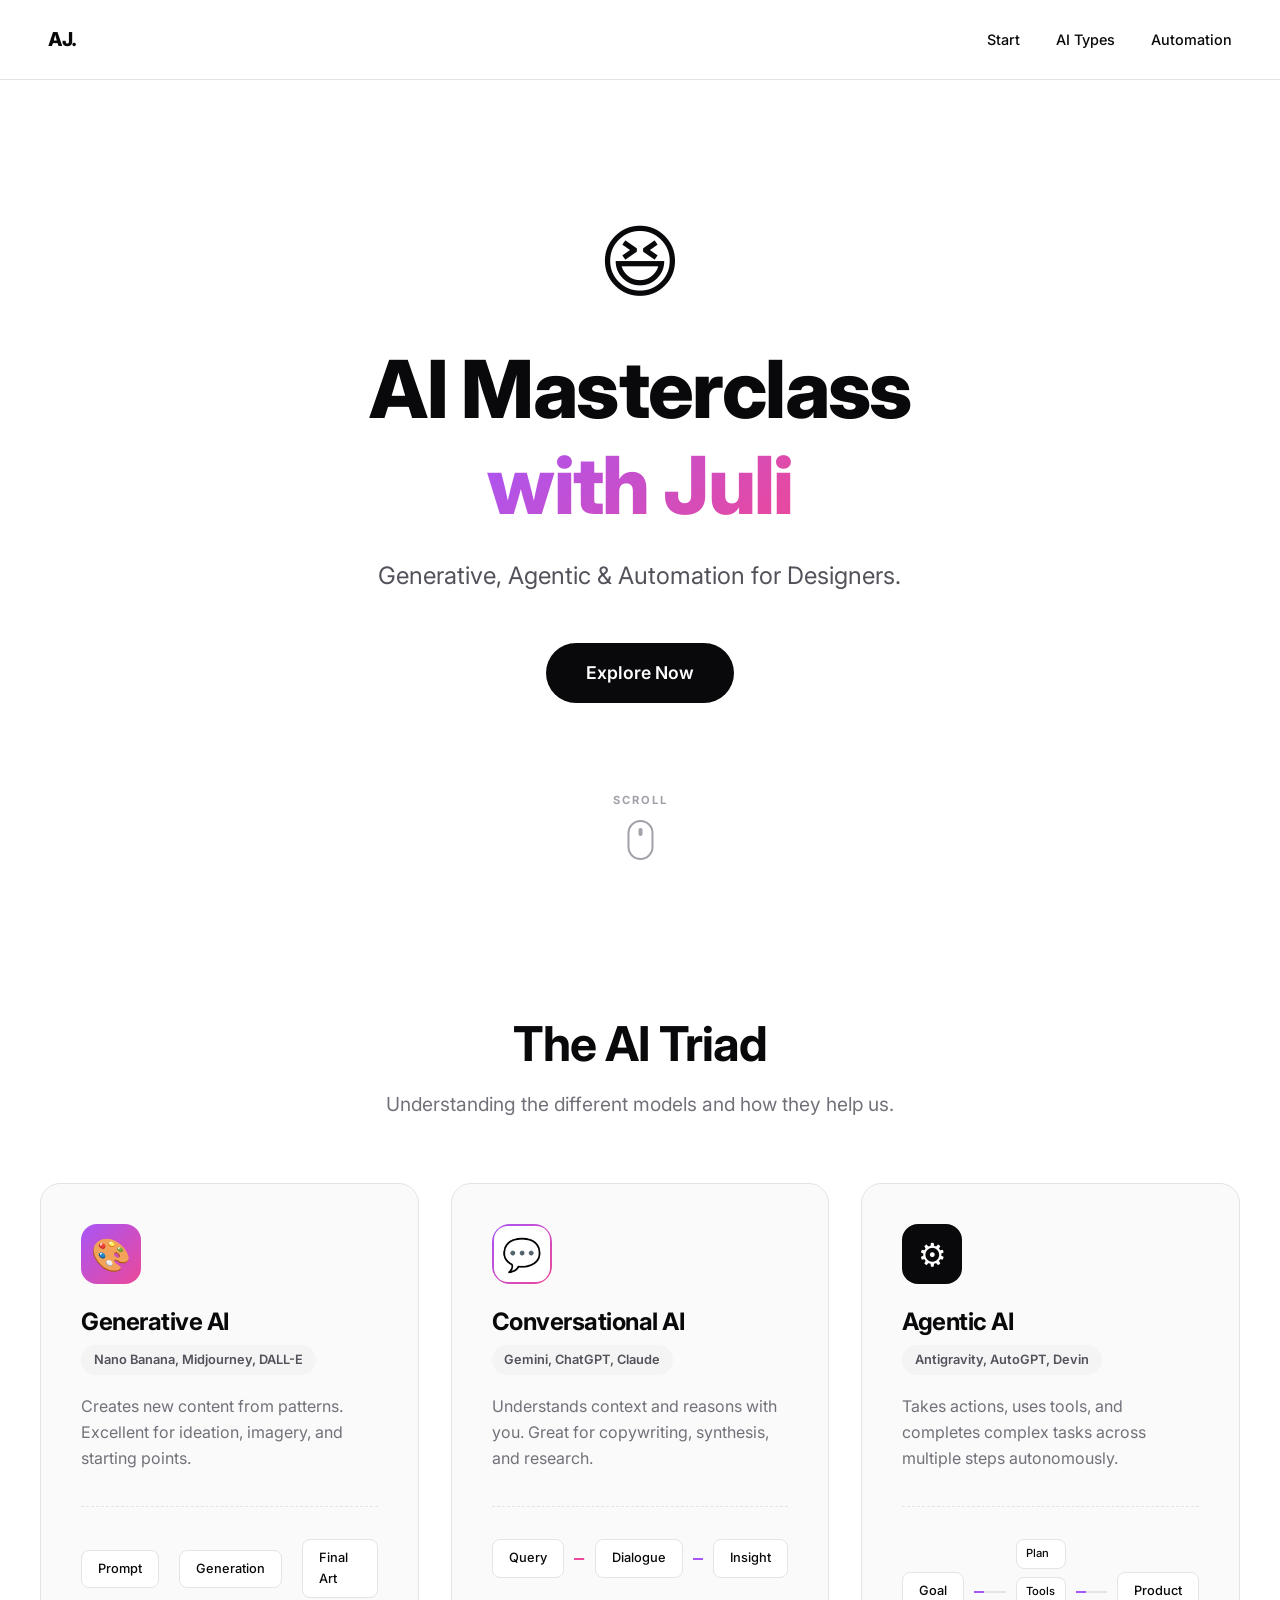
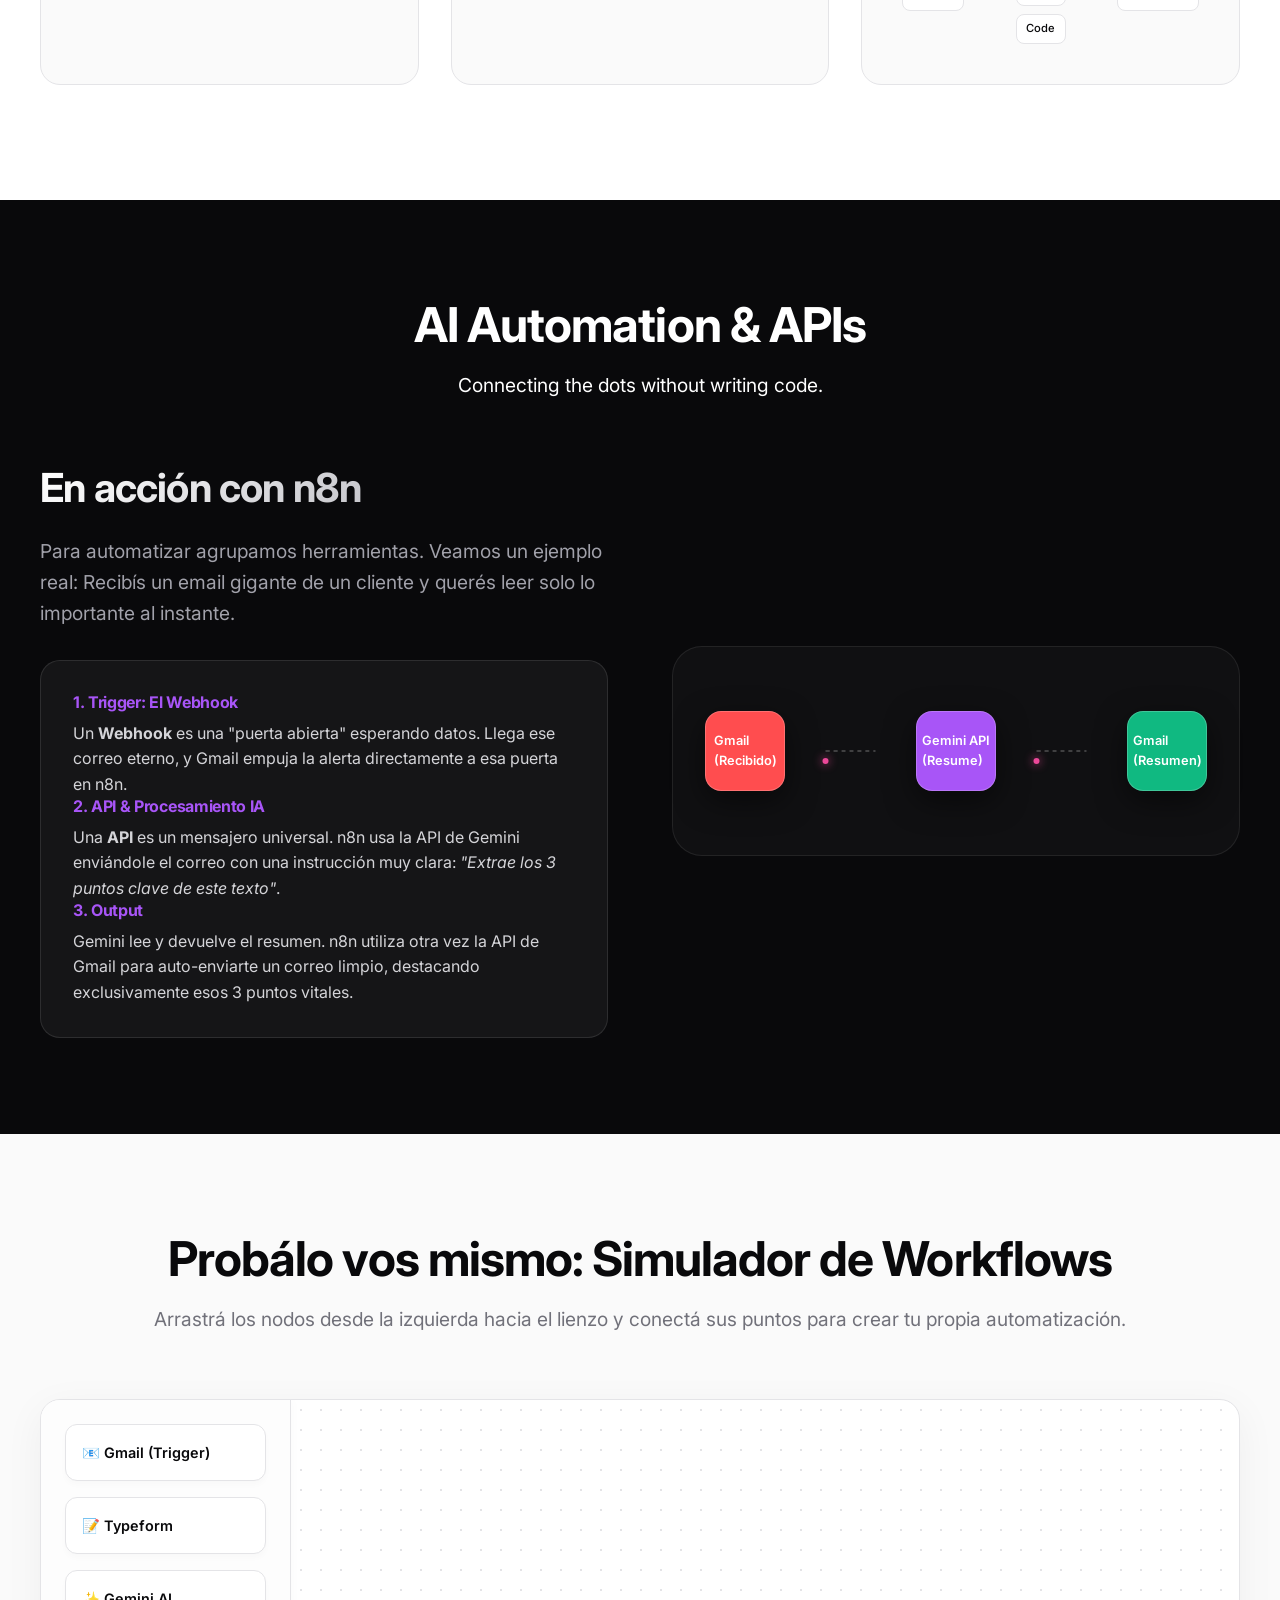
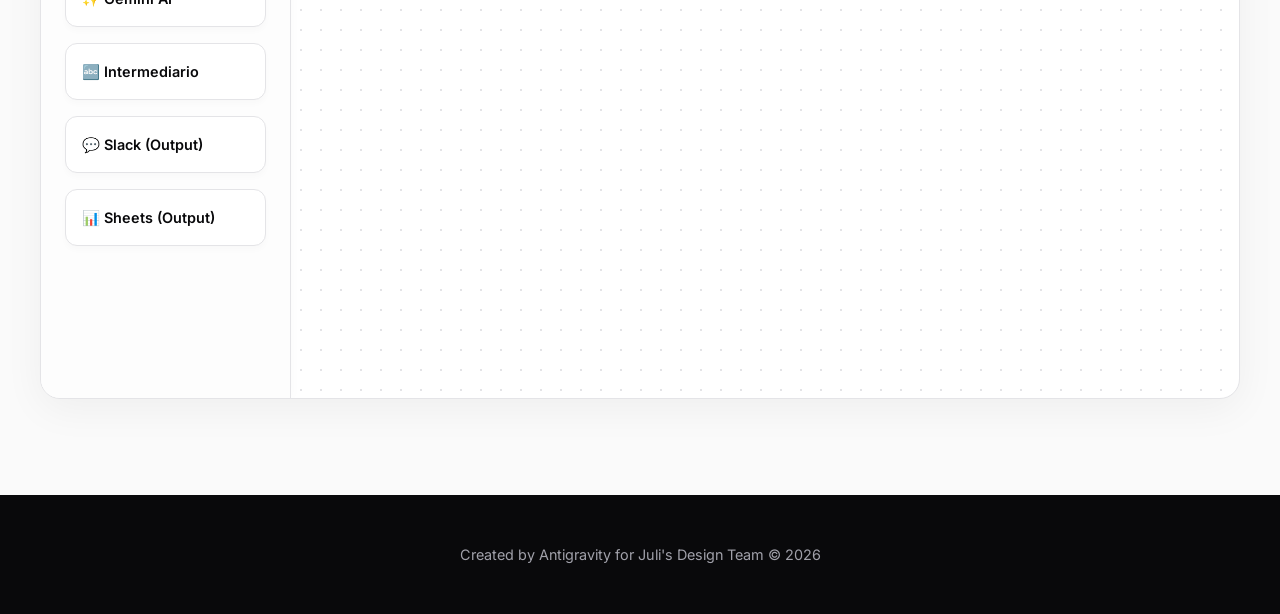
==== index.html @ 0267072d "Initial commit for AI Masterclass" ====
<!DOCTYPE html>
<html lang="en">
<head>
    <meta charset="UTF-8">
    <meta name="viewport" content="width=device-width, initial-scale=1.0">
    <title>AI Masterclass with Juli</title>
    <meta name="description" content="A visual masterclass on AI types and automation for designers.">
    <link rel="preconnect" href="https://fonts.googleapis.com">
    <link rel="preconnect" href="https://fonts.gstatic.com" crossorigin>
    <link href="https://fonts.googleapis.com/css2?family=Inter:wght@300;400;500;600;700;800&display=swap" rel="stylesheet">
    <link rel="stylesheet" href="styles.css">
    <link rel="stylesheet" href="workspace.css">
</head>
<body>
    
    <nav class="navbar">
        <div class="logo">AJ.</div>
        <div class="nav-links">
            <a href="#hero">Start</a>
            <a href="#ai-types">AI Types</a>
            <a href="#ai-automation">Automation</a>
        </div>
    </nav>

    <main>
        <!-- Hero Section -->
        <section id="hero" class="section hero-section">
            <div class="hero-content fade-in-up">
                <div class="emoji-wrapper">
                    <span class="animated-emoji">😆</span>
                </div>
                <h1 class="hero-title">
                    AI Masterclass <br>
                    <span class="text-gradient">with Juli</span>
                </h1>
                <p class="hero-subtitle">Generative, Agentic & Automation for Designers.</p>
                <a href="#ai-types" class="btn-primary">Explore Now</a>
            </div>
            
            <div class="scroll-indicator fade-in-delayed">
                <span>SCROLL</span>
                <div class="mouse">
                    <div class="wheel"></div>
                </div>
            </div>
        </section>

        <!-- Section 1: AI Types -->
        <section id="ai-types" class="section">
            <div class="container">
                <h2 class="section-title fade-in-up">The AI Triad</h2>
                <p class="section-desc fade-in-up">Understanding the different models and how they help us.</p>
                
                <div class="grid-3 ai-cards">
                    
                    <!-- Generative AI -->
                    <div class="card fade-in-up staggered-1">
                        <div class="card-icon gradient-bg">🎨</div>
                        <h3 class="card-title">Generative AI</h3>
                        <div class="card-badge">Nano Banana, Midjourney, DALL-E</div>
                        <p class="card-text">Creates new content from patterns. Excellent for ideation, imagery, and starting points.</p>
                        
                        <div class="workflow-visual">
                            <div class="wf-node user-node">Prompt</div>
                            <div class="wf-line">
                                <div class="pulse"></div>
                            </div>
                            <div class="wf-node ai-node">Generation</div>
                            <div class="wf-line">
                                <div class="pulse"></div>
                            </div>
                            <div class="wf-node output-node">Final Art</div>
                        </div>
                    </div>

                    <!-- Conversational / General AI -->
                    <div class="card fade-in-up staggered-2">
                        <div class="card-icon border-gradient">💬</div>
                        <h3 class="card-title">Conversational AI</h3>
                        <div class="card-badge">Gemini, ChatGPT, Claude</div>
                        <p class="card-text">Understands context and reasons with you. Great for copywriting, synthesis, and research.</p>
                        
                        <div class="workflow-visual">
                            <div class="wf-node user-node">Query</div>
                            <div class="wf-line bidirectional">
                                <div class="pulse-back-forth"></div>
                            </div>
                            <div class="wf-node ai-node">Dialogue</div>
                            <div class="wf-line">
                                <div class="pulse"></div>
                            </div>
                            <div class="wf-node output-node">Insight</div>
                        </div>
                    </div>

                    <!-- Agentic AI -->
                    <div class="card fade-in-up staggered-3">
                        <div class="card-icon solid-dark">⚙️</div>
                        <h3 class="card-title">Agentic AI</h3>
                        <div class="card-badge">Antigravity, AutoGPT, Devin</div>
                        <p class="card-text">Takes actions, uses tools, and completes complex tasks across multiple steps autonomously.</p>
                        
                        <div class="workflow-visual complex-workflow">
                            <div class="wf-node user-node">Goal</div>
                            <div class="wf-line">
                                <div class="pulse"></div>
                            </div>
                            <div class="wf-group">
                                <div class="wf-node agent-node">Plan</div>
                                <div class="wf-node agent-node">Tools</div>
                                <div class="wf-node agent-node">Code</div>
                            </div>
                            <div class="wf-line">
                                <div class="pulse"></div>
                            </div>
                            <div class="wf-node output-node">Product</div>
                        </div>
                    </div>

                </div>
            </div>
        </section>

        <!-- Section 2: AI Automation -->
        <section id="ai-automation" class="section dark-section">
            <div class="container">
                <h2 class="section-title light-text fade-in-up">AI Automation & APIs</h2>
                <p class="section-desc light-text fade-in-up opacity-80">Connecting the dots without writing code.</p>

                <div class="automation-grid">
                    <div class="automation-content fade-in-left">
                        <h3 class="automation-subtitle">En acción con n8n</h3>
                        <p class="automation-text">Para automatizar agrupamos herramientas. Veamos un ejemplo real: Recibís un email gigante de un cliente y querés leer solo lo importante al instante.</p>
                        
                        <div class="api-explainer">
                            <h4>1. Trigger: El Webhook</h4>
                            <p>Un <strong>Webhook</strong> es una "puerta abierta" esperando datos. Llega ese correo eterno, y Gmail empuja la alerta directamente a esa puerta en n8n.</p>

                            <h4>2. API & Procesamiento IA</h4>
                            <p>Una <strong>API</strong> es un mensajero universal. n8n usa la API de Gemini enviándole el correo con una instrucción muy clara: <em>"Extrae los 3 puntos clave de este texto"</em>.</p>

                            <h4>3. Output</h4>
                            <p>Gemini lee y devuelve el resumen. n8n utiliza otra vez la API de Gmail para auto-enviarte un correo limpio, destacando exclusivamente esos 3 puntos vitales.</p>
                        </div>
                    </div>
                    
                    <div class="automation-visual fade-in-right">
                        <div class="n8n-workflow">
                            <div class="n8n-node trigger">
                                <span>Gmail<br>(Recibido)</span>
                            </div>
                            <svg class="n8n-line" viewBox="0 0 50 20">
                                <path d="M0,10 C25,10 25,10 50,10" />
                                <circle cx="0" cy="10" r="3" class="traveling-dot"></circle>
                            </svg>
                            <div class="n8n-node processor">
                                <span>Gemini API<br>(Resume)</span>
                            </div>
                            <svg class="n8n-line" viewBox="0 0 50 20">
                                <path d="M0,10 C25,10 25,10 50,10" />
                                <circle cx="0" cy="10" r="3" class="traveling-dot delay-1"></circle>
                            </svg>
                            <div class="n8n-node action">
                                <span>Gmail<br>(Resumen)</span>
                            </div>
                        </div>
                    </div>
                </div>
            </div>
        </section>
        <!-- Section 3: Interactive Demo -->
        <section id="interactive-demo" class="section interactive-section">
            <div class="container">
                <h2 class="section-title fade-in-up">Probálo vos mismo: Simulador de Workflows</h2>
                <p class="section-desc fade-in-up">Arrastrá los nodos desde la izquierda hacia el lienzo y conectá sus puntos para crear tu propia automatización.</p>

                <div class="workspace-wrapper fade-in-up">
                    <!-- Sidebar -->
                    <div class="node-sidebar">
                        <div class="draggable-node" draggable="true" data-type="trigger" data-title="Gmail (Webhook)" data-icon="📧">
                            📧 Gmail (Trigger)
                        </div>
                        <div class="draggable-node" draggable="true" data-type="trigger" data-title="Typeform" data-icon="📝">
                            📝 Typeform
                        </div>
                        <div class="draggable-node" draggable="true" data-type="processor" data-title="Gemini AI" data-icon="✨">
                            ✨ Gemini AI
                        </div>
                        <div class="draggable-node" draggable="true" data-type="processor" data-title="Format Data" data-icon="🔤">
                            🔤 Intermediario
                        </div>
                        <div class="draggable-node" draggable="true" data-type="action" data-title="Slack" data-icon="💬">
                            💬 Slack (Output)
                        </div>
                        <div class="draggable-node" draggable="true" data-type="action" data-title="Google Sheets" data-icon="📊">
                            📊 Sheets (Output)
                        </div>
                    </div>
                    
                    <!-- Canvas -->
                    <div class="workspace-canvas" id="canvas">
                        <svg id="canvas-svg" class="canvas-svg"></svg>
                    </div>
                </div>
            </div>
        </section>
    </main>

    <footer>
        <p>Created by Antigravity for Juli's Design Team &copy; 2026</p>
    </footer>

    <script src="app.js"></script>
    <script src="workspace.js"></script>
</body>
</html>
---- styles.css ----
:root {
    --bg-color: #ffffff;
    --text-color: #09090b;
    --card-bg: #fafafa;
    --border-color: #e4e4e7;
    --accent-primary: #a855f7;
    --accent-secondary: #ec4899;
    --dark-bg: #09090b;
    --dark-text: #ffffff;
    --font-sans: 'Inter', system-ui, -apple-system, sans-serif;
    --transition-smooth: 0.6s cubic-bezier(0.22, 1, 0.36, 1);
}

* {
    margin: 0;
    padding: 0;
    box-sizing: border-box;
}

body {
    font-family: var(--font-sans);
    background-color: var(--bg-color);
    color: var(--text-color);
    line-height: 1.6;
    overflow-x: hidden;
    -webkit-font-smoothing: antialiased;
}

/* Typography styles */
h1, h2, h3, h4 {
    letter-spacing: -0.02em;
    line-height: 1.2;
    font-weight: 700;
}

.text-gradient {
    background: linear-gradient(135deg, var(--accent-primary), var(--accent-secondary));
    -webkit-background-clip: text;
    -webkit-text-fill-color: transparent;
    background-clip: text;
}

/* Nav */
.navbar {
    position: fixed;
    top: 0;
    width: 100%;
    padding: 1.5rem 3rem;
    display: flex;
    justify-content: space-between;
    align-items: center;
    background: rgba(255, 255, 255, 0.8);
    backdrop-filter: blur(12px);
    z-index: 100;
    border-bottom: 1px solid var(--border-color);
}

.logo {
    font-weight: 800;
    font-size: 1.2rem;
    letter-spacing: -0.05em;
}

.nav-links a {
    text-decoration: none;
    color: var(--text-color);
    margin-left: 2rem;
    font-size: 0.9rem;
    font-weight: 500;
    transition: color 0.3s;
}

.nav-links a:hover {
    color: var(--accent-primary);
}

/* Layout */
.section {
    min-height: 100vh;
    padding: 6rem 2rem;
    display: flex;
    flex-direction: column;
    justify-content: center;
}

.container {
    max-width: 1200px;
    margin: 0 auto;
    width: 100%;
}

.section-title {
    font-size: 3rem;
    text-align: center;
    margin-bottom: 1rem;
}

.section-desc {
    text-align: center;
    font-size: 1.2rem;
    color: #71717a;
    margin-bottom: 4rem;
}

/* Hero Section */
.hero-section {
    align-items: center;
    text-align: center;
    position: relative;
}

.hero-title {
    font-size: 5rem;
    font-weight: 800;
    margin-bottom: 1.5rem;
}

.hero-subtitle {
    font-size: 1.5rem;
    color: #52525b;
    margin-bottom: 3rem;
    max-width: 600px;
}

.btn-primary {
    display: inline-block;
    padding: 1rem 2.5rem;
    background: var(--text-color);
    color: var(--bg-color);
    text-decoration: none;
    border-radius: 50px;
    font-weight: 600;
    font-size: 1.1rem;
    transition: transform 0.3s, box-shadow 0.3s;
}

.btn-primary:hover {
    transform: translateY(-2px);
    box-shadow: 0 10px 20px rgba(0,0,0,0.1);
}

.emoji-wrapper {
    margin-bottom: 1rem;
    perspective: 1000px;
}

.animated-emoji {
    display: inline-block;
    font-size: 5rem;
    animation: bounceAndWave 3s ease-in-out infinite;
    transform-origin: bottom center;
}

@keyframes bounceAndWave {
    0%, 100% { transform: translateY(0) rotate(0deg); }
    25% { transform: translateY(-20px) rotate(-10deg); }
    50% { transform: translateY(0) rotate(15deg); }
    75% { transform: translateY(-10px) rotate(-5deg); }
}

/* Grid System */
.grid-3 {
    display: grid;
    grid-template-columns: repeat(3, 1fr);
    gap: 2rem;
}

/* Cards */
.card {
    background: var(--card-bg);
    border: 1px solid var(--border-color);
    border-radius: 20px;
    padding: 2.5rem;
    transition: transform 0.4s, box-shadow 0.4s;
}

.card:hover {
    transform: translateY(-10px);
    box-shadow: 0 20px 40px rgba(0,0,0,0.05);
}

.card-icon {
    width: 60px;
    height: 60px;
    border-radius: 16px;
    display: flex;
    align-items: center;
    justify-content: center;
    font-size: 2rem;
    margin-bottom: 1.5rem;
}

.gradient-bg {
    background: linear-gradient(135deg, var(--accent-primary), var(--accent-secondary));
    color: white;
}

.border-gradient {
    position: relative;
    background: var(--bg-color);
    background-clip: padding-box;
    border: 2px solid transparent;
}
.border-gradient::before {
    content: '';
    position: absolute;
    top: -2px; right: -2px; bottom: -2px; left: -2px;
    background: linear-gradient(135deg, var(--accent-primary), var(--accent-secondary));
    z-index: -1;
    border-radius: 18px;
}

.solid-dark {
    background: var(--text-color);
    color: white;
}

.card-title {
    font-size: 1.5rem;
    margin-bottom: 0.5rem;
}

.card-badge {
    display: inline-block;
    padding: 0.3rem 0.8rem;
    background: #f4f4f5;
    border-radius: 20px;
    font-size: 0.8rem;
    font-weight: 600;
    color: #52525b;
    margin-bottom: 1.2rem;
}

.card-text {
    font-size: 1rem;
    color: #71717a;
    margin-bottom: 2rem;
    min-height: 80px;
}

/* Workflows Visuals */
.workflow-visual {
    display: flex;
    align-items: center;
    justify-content: space-between;
    padding-top: 2rem;
    border-top: 1px dashed var(--border-color);
}

.wf-node {
    font-size: 0.8rem;
    padding: 0.5rem 1rem;
    border-radius: 8px;
    font-weight: 500;
    border: 1px solid var(--border-color);
    background: white;
}

.wf-line {
    flex-grow: 1;
    height: 2px;
    background: var(--border-color);
    position: relative;
    margin: 0 10px;
    overflow: hidden;
}

.pulse {
    position: absolute;
    top: 0; left: 0;
    width: 10px; height: 10px;
    background: var(--accent-primary);
    border-radius: 50%;
    transform: translateY(-4px);
    animation: travelLine 2s linear infinite;
}

.pulse-back-forth {
    position: absolute;
    top: 0; left: 0;
    width: 10px; height: 10px;
    background: var(--accent-secondary);
    border-radius: 50%;
    transform: translateY(-4px);
    animation: travelLineAlternate 1.5s ease-in-out infinite alternate;
}

@keyframes travelLine {
    0% { left: -10px; opacity: 0; }
    10% { opacity: 1; }
    90% { opacity: 1; }
    100% { left: 100%; opacity: 0; }
}

@keyframes travelLineAlternate {
    0% { left: 0; }
    100% { left: 100%; }
}

.complex-workflow {
    flex-direction: row;
}

.wf-group {
    display: flex;
    flex-direction: column;
    gap: 0.5rem;
}

.wf-group .wf-node {
    font-size: 0.7rem;
    padding: 0.3rem 0.6rem;
}

/* Automation Section */
.dark-section {
    background: var(--dark-bg);
    color: var(--dark-text);
}
.light-text { color: white !important; }

.automation-grid {
    display: grid;
    grid-template-columns: 1fr 1fr;
    gap: 4rem;
    align-items: center;
    margin-top: 4rem;
}

.automation-subtitle {
    font-size: 2.5rem;
    margin-bottom: 1.5rem;
    background: linear-gradient(135deg, #fff, #a1a1aa);
    -webkit-background-clip: text;
    -webkit-text-fill-color: transparent;
}

.automation-text {
    font-size: 1.2rem;
    color: #a1a1aa;
    margin-bottom: 2rem;
}

.api-explainer {
    background: rgba(255,255,255,0.05);
    border: 1px solid rgba(255,255,255,0.1);
    padding: 2rem;
    border-radius: 20px;
}
.api-explainer h4 { margin-bottom: 0.5rem; color: var(--accent-primary); }
.api-explainer p { color: #d4d4d8; }

.n8n-workflow {
    display: flex;
    align-items: center;
    background: rgba(255,255,255,0.03);
    padding: 4rem 2rem;
    border-radius: 30px;
    border: 1px solid rgba(255,255,255,0.08);
}

.n8n-node {
    width: 80px;
    height: 80px;
    border-radius: 16px;
    display: flex;
    align-items: center;
    justify-content: center;
    font-weight: 600;
    font-size: 0.8rem;
    background: rgba(255,255,255,0.1);
    color: white;
    border: 1px solid rgba(255,255,255,0.2);
    box-shadow: 0 10px 30px rgba(0,0,0,0.5);
}

.n8n-node.trigger { background: #ff4d4f; }
.n8n-node.processor { background: var(--accent-primary); }
.n8n-node.action { background: #10b981; }

.n8n-line {
    flex-grow: 1;
    height: 20px;
    overflow: visible;
}
.n8n-line path {
    stroke: rgba(255,255,255,0.2);
    stroke-width: 2;
    fill: none;
    stroke-dasharray: 4 4;
}

.traveling-dot {
    fill: var(--accent-secondary);
    filter: drop-shadow(0 0 5px var(--accent-secondary));
    offset-path: path('M0,10 C25,10 25,10 50,10');
    animation: moveDot 3s infinite linear;
}

.delay-1 { animation-delay: 1s; }

@keyframes moveDot {
    0% { offset-distance: 0%; opacity: 0; }
    10% { opacity: 1; }
    90% { opacity: 1; }
    100% { offset-distance: 100%; opacity: 0; }
}

/* Scroll indicator */
.scroll-indicator {
    position: absolute;
    bottom: 40px;
    left: 50%;
    transform: translateX(-50%);
    text-align: center;
}
.scroll-indicator span {
    display: block;
    font-size: 0.7rem;
    letter-spacing: 2px;
    font-weight: 700;
    margin-bottom: 10px;
    color: #a1a1aa;
}
.mouse {
    width: 26px;
    height: 40px;
    border: 2px solid #a1a1aa;
    border-radius: 20px;
    margin: 0 auto;
    position: relative;
}
.wheel {
    width: 4px;
    height: 8px;
    background: #a1a1aa;
    border-radius: 2px;
    position: absolute;
    top: 6px;
    left: 50%;
    transform: translateX(-50%);
    animation: scroll 2s infinite ease-in-out;
}
@keyframes scroll {
    0% { top: 6px; opacity: 1; }
    100% { top: 20px; opacity: 0; }
}

/* Animations (Intersection Observer targets) */
.fade-in-up {
    opacity: 0;
    transform: translateY(40px);
    transition: var(--transition-smooth);
}
.fade-in-up.visible {
    opacity: 1;
    transform: translateY(0);
}
.fade-in-left {
    opacity: 0;
    transform: translateX(-40px);
    transition: var(--transition-smooth);
}
.fade-in-left.visible {
    opacity: 1;
    transform: translateX(0);
}
.fade-in-right {
    opacity: 0;
    transform: translateX(40px);
    transition: var(--transition-smooth);
}
.fade-in-right.visible {
    opacity: 1;
    transform: translateX(0);
}
.fade-in-delayed {
    opacity: 0;
    transition: opacity 1s ease 1s;
}
.fade-in-delayed.visible {
    opacity: 1;
}
.staggered-1 { transition-delay: 0.1s; }
.staggered-2 { transition-delay: 0.3s; }
.staggered-3 { transition-delay: 0.5s; }

/* Responsive */
@media (max-width: 900px) {
    .grid-3 { grid-template-columns: 1fr; }
    .hero-title { font-size: 3.5rem; }
    .automation-grid { grid-template-columns: 1fr; }
}

footer {
    text-align: center;
    padding: 3rem;
    font-size: 0.9rem;
    color: #a1a1aa;
    background: var(--dark-bg);
}
---- workspace.css ----
/* Interactive Workspace Styles */
.interactive-section { background: var(--card-bg); }

.workspace-wrapper {
    display: flex;
    height: 600px;
    border: 1px solid var(--border-color);
    border-radius: 20px;
    overflow: hidden;
    background: white;
    box-shadow: 0 10px 40px rgba(0,0,0,0.05);
}

.node-sidebar {
    width: 250px;
    background: #fdfdfd;
    border-right: 1px solid var(--border-color);
    padding: 1.5rem;
    display: flex;
    flex-direction: column;
    gap: 1rem;
    z-index: 50;
    box-shadow: 2px 0 10px rgba(0,0,0,0.02);
}

.draggable-node {
    padding: 1rem;
    background: white;
    border: 1px solid var(--border-color);
    border-radius: 12px;
    cursor: grab;
    display: flex;
    align-items: center;
    gap: 0.8rem;
    font-weight: 600;
    font-size: 0.9rem;
    box-shadow: 0 4px 6px rgba(0,0,0,0.02);
    transition: transform 0.2s, box-shadow 0.2s;
    user-select: none;
}
.draggable-node:hover {
    transform: translateY(-2px);
    box-shadow: 0 8px 15px rgba(0,0,0,0.05);
}
.draggable-node:active { cursor: grabbing; transform: translateY(0); }

.workspace-canvas {
    flex-grow: 1;
    position: relative;
    background: radial-gradient(#e4e4e7 1px, transparent 1px);
    background-size: 20px 20px;
    overflow: hidden;
}

.canvas-svg {
    position: absolute;
    top: 0;
    left: 0;
    width: 100%;
    height: 100%;
    pointer-events: none;
    z-index: 10;
}

.canvas-node {
    position: absolute;
    width: 160px;
    padding: 1.2rem 1rem;
    background: white;
    border: 1px solid var(--border-color);
    border-radius: 12px;
    z-index: 20;
    cursor: move;
    box-shadow: 0 10px 30px rgba(0,0,0,0.1);
    display: flex;
    flex-direction: column;
    align-items: center;
    text-align: center;
    user-select: none;
    font-family: var(--font-sans);
}

.canvas-node[data-type="trigger"] { border-top: 4px solid #ff4d4f; }
.canvas-node[data-type="processor"] { border-top: 4px solid var(--accent-primary); }
.canvas-node[data-type="action"] { border-top: 4px solid #10b981; }

.canvas-node .node-icon {
    font-size: 1.5rem;
    margin-bottom: 0.5rem;
}
.canvas-node .node-title {
    font-weight: 600;
    font-size: 0.85rem;
}

.node-port {
    width: 16px;
    height: 16px;
    background: white;
    border: 3px solid var(--text-color);
    border-radius: 50%;
    position: absolute;
    top: 50%;
    transform: translateY(-50%);
    cursor: crosshair;
    z-index: 30;
    transition: transform 0.2s, background 0.2s;
}
.node-port:hover { transform: translateY(-50%) scale(1.3); }

.node-port.input {
    left: -8px;
    border-color: #a1a1aa;
}
.node-port.output {
    right: -8px;
    background: var(--text-color);
}

.connection-path {
    fill: none;
    stroke: var(--text-color);
    stroke-width: 4;
    stroke-dasharray: 8 8;
    pointer-events: auto;
    cursor: pointer;
    transition: stroke 0.3s;
    animation: flowLine 1s linear infinite;
}
.connection-path:hover {
    stroke: #ff4d4f;
}
.connection-path.temp {
    stroke: var(--accent-primary);
    opacity: 0.7;
    animation: none;
}

@keyframes flowLine {
    to { stroke-dashoffset: -16; }
}

/* Touch Support Hint */
@media (max-width: 900px) {
    .workspace-wrapper {
        flex-direction: column;
        height: 800px;
    }
    .node-sidebar {
        width: 100%;
        flex-direction: row;
        overflow-x: auto;
        border-right: none;
        border-bottom: 1px solid var(--border-color);
    }
    .draggable-node {
        flex-shrink: 0;
    }
}
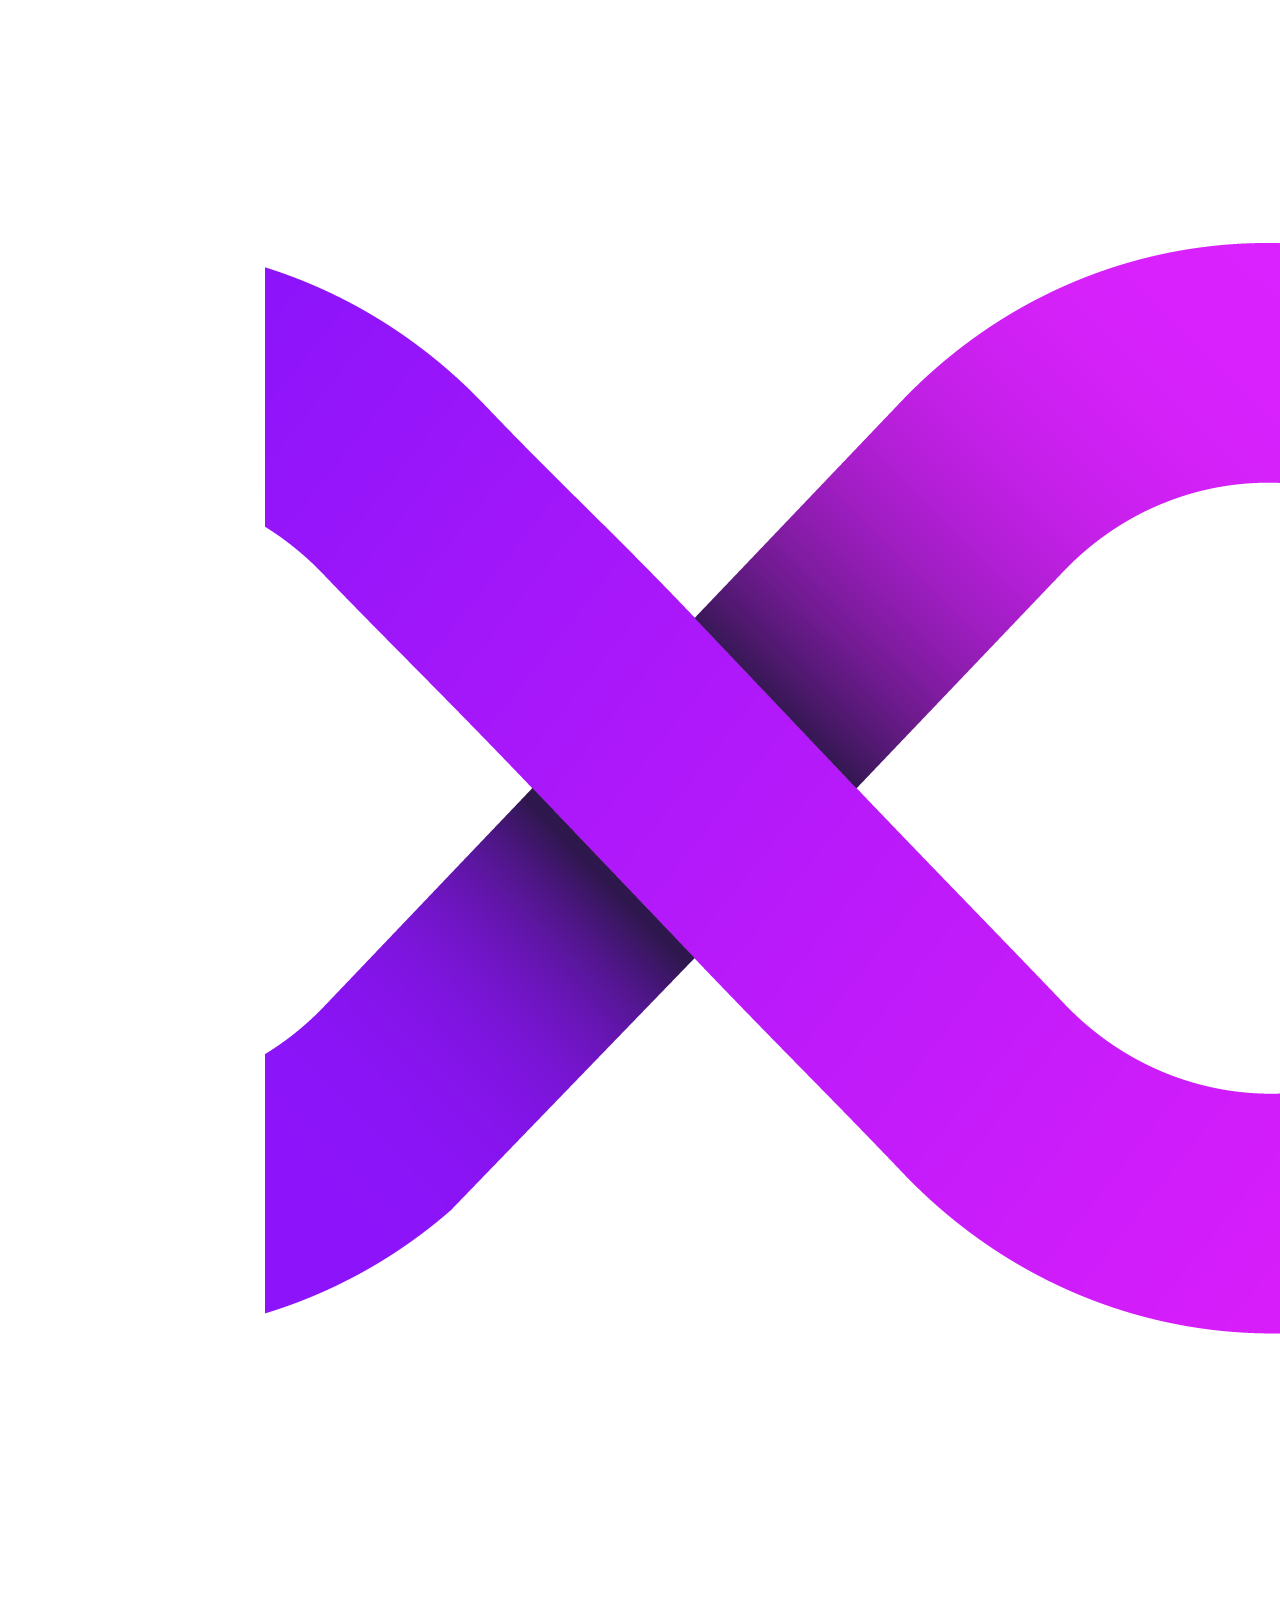
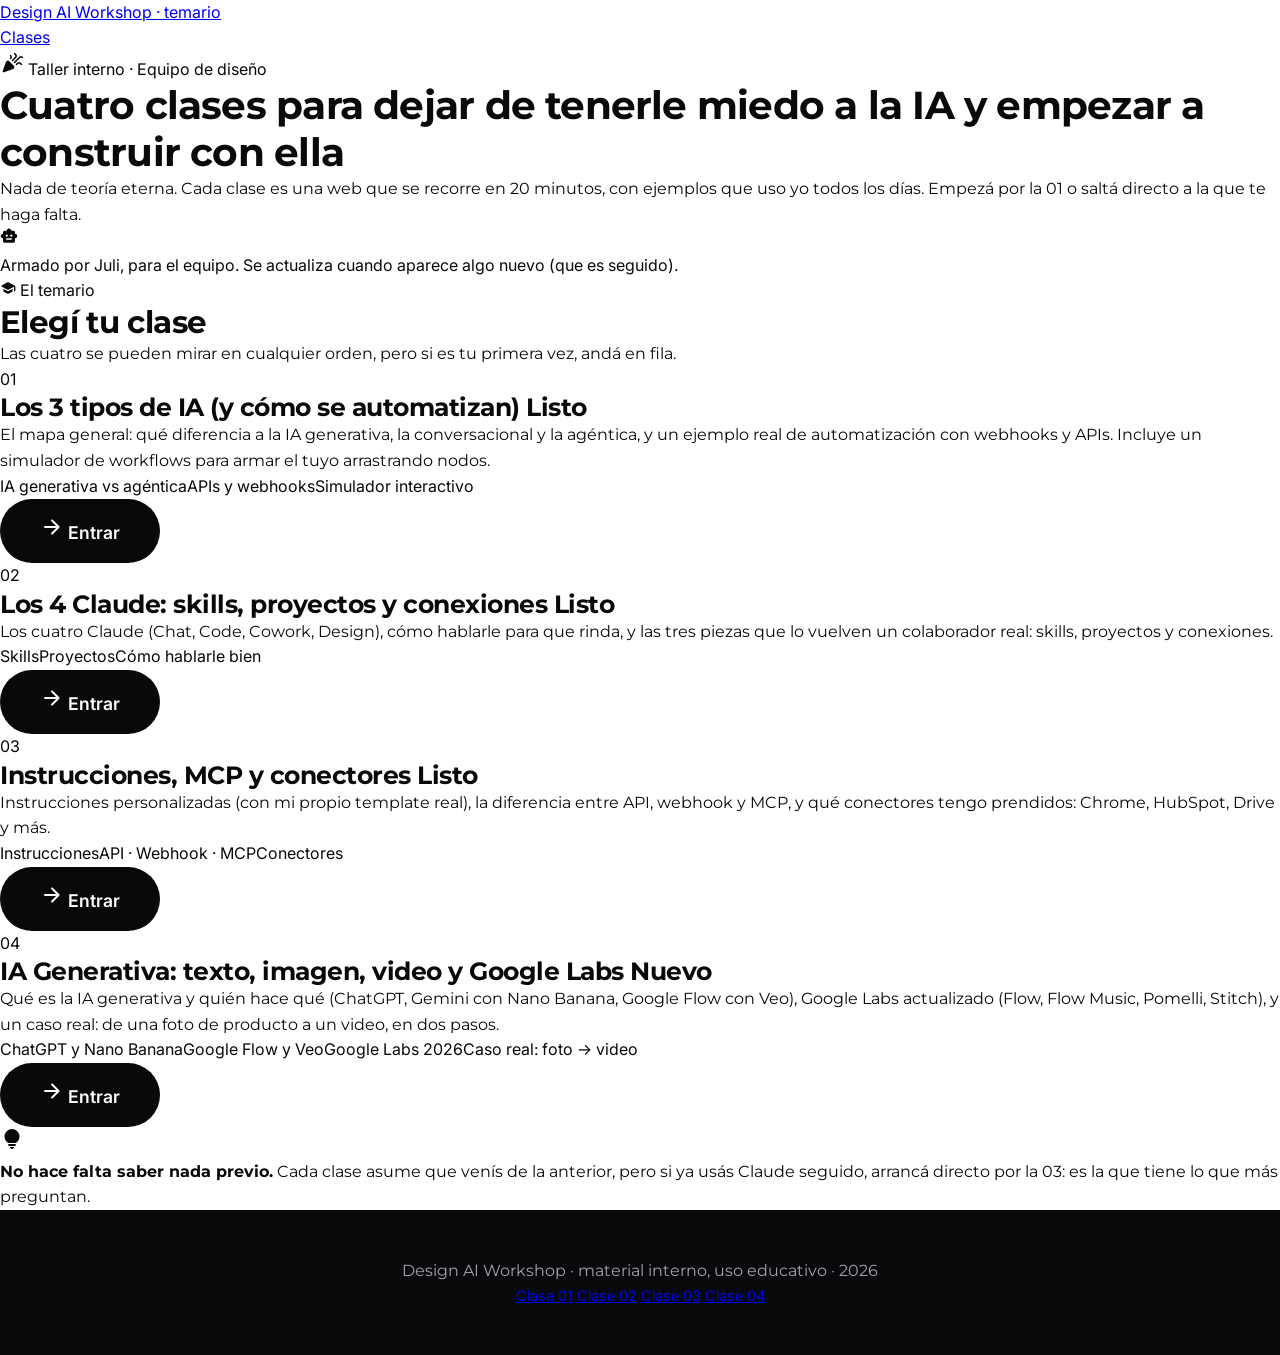
==== commit 0fe84b64: "Expand into Design AI Workshop: syllabus + 4 classes Restructures the standalone AI Masterclass into" ====
--- a/index.html
+++ b/index.html
@@ -1,216 +1,127 @@
 <!DOCTYPE html>
-<html lang="en">
+<html lang="es">
 <head>
-    <meta charset="UTF-8">
-    <meta name="viewport" content="width=device-width, initial-scale=1.0">
-    <title>AI Masterclass with Juli</title>
-    <meta name="description" content="A visual masterclass on AI types and automation for designers.">
-    <link rel="preconnect" href="https://fonts.googleapis.com">
-    <link rel="preconnect" href="https://fonts.gstatic.com" crossorigin>
-    <link href="https://fonts.googleapis.com/css2?family=Inter:wght@300;400;500;600;700;800&display=swap" rel="stylesheet">
-    <link rel="stylesheet" href="styles.css">
-    <link rel="stylesheet" href="workspace.css">
+<meta charset="UTF-8">
+<meta name="viewport" content="width=device-width, initial-scale=1.0">
+<title>Design AI Workshop · Temario</title>
+<meta name="description" content="Taller interno sobre IA para el equipo de diseño: cuatro clases, de lo básico a MCP, conectores e IA generativa.">
+<link rel="stylesheet" href="assets/colors_and_type.css">
+<link href="https://fonts.googleapis.com/icon?family=Material+Icons+Round" rel="stylesheet">
+<link rel="stylesheet" href="styles.css">
 </head>
 <body>
-    
-    <nav class="navbar">
-        <div class="logo">AJ.</div>
-        <div class="nav-links">
-            <a href="#hero">Start</a>
-            <a href="#ai-types">AI Types</a>
-            <a href="#ai-automation">Automation</a>
+
+<header class="topper">
+  <div class="bar">
+    <a class="brand" href="index.html">
+      <div class="mark"><img src="assets/logos/iso-full-color.png" alt="Kidscorp"></div>
+      <div class="name">Design AI Workshop <span>· temario</span></div>
+    </a>
+    <nav>
+      <a href="#clases">Clases</a>
+    </nav>
+  </div>
+</header>
+
+<section class="hero">
+  <div class="wrap">
+    <div class="eyebrow"><span class="material-icons-round">celebration</span> Taller interno · Equipo de diseño</div>
+    <h1>Cuatro clases para dejar de tenerle miedo a la IA y empezar a <span class="gr">construir con ella</span></h1>
+    <p class="lead">Nada de teoría eterna. Cada clase es una web que se recorre en 20 minutos, con ejemplos que uso yo todos los días. Empezá por la 01 o saltá directo a la que te haga falta.</p>
+    <div class="who"><div class="avatar"><span class="material-icons-round" style="font-size:18px">smart_toy</span></div> Armado por Juli, para el equipo. Se actualiza cuando aparece algo nuevo (que es seguido).</div>
+  </div>
+</section>
+
+<section id="clases">
+  <div class="wrap">
+    <div class="sec-head">
+      <div class="kicker"><span class="material-icons-round" style="font-size:16px">school</span> El temario</div>
+      <h2>Elegí tu clase</h2>
+      <p>Las cuatro se pueden mirar en cualquier orden, pero si es tu primera vez, andá en fila.</p>
+    </div>
+
+    <div class="syllabus">
+
+      <div class="class-card rv active">
+        <div class="num">01</div>
+        <div class="body">
+          <h3>Los 3 tipos de IA (y cómo se automatizan) <span class="badge live">Listo</span></h3>
+          <p>El mapa general: qué diferencia a la IA generativa, la conversacional y la agéntica, y un ejemplo real de automatización con webhooks y APIs. Incluye un simulador de workflows para armar el tuyo arrastrando nodos.</p>
+          <div class="tags"><span class="tag">IA generativa vs agéntica</span><span class="tag">APIs y webhooks</span><span class="tag">Simulador interactivo</span></div>
         </div>
-    </nav>
+        <div class="actions">
+          <a class="btn btn-primary" href="clase-01/index.html"><span class="material-icons-round">arrow_forward</span> Entrar</a>
+        </div>
+      </div>
 
-    <main>
-        <!-- Hero Section -->
-        <section id="hero" class="section hero-section">
-            <div class="hero-content fade-in-up">
-                <div class="emoji-wrapper">
-                    <span class="animated-emoji">😆</span>
-                </div>
-                <h1 class="hero-title">
-                    AI Masterclass <br>
-                    <span class="text-gradient">with Juli</span>
-                </h1>
-                <p class="hero-subtitle">Generative, Agentic & Automation for Designers.</p>
-                <a href="#ai-types" class="btn-primary">Explore Now</a>
-            </div>
-            
-            <div class="scroll-indicator fade-in-delayed">
-                <span>SCROLL</span>
-                <div class="mouse">
-                    <div class="wheel"></div>
-                </div>
-            </div>
-        </section>
+      <div class="class-card rv active">
+        <div class="num">02</div>
+        <div class="body">
+          <h3>Los 4 Claude: skills, proyectos y conexiones <span class="badge live">Listo</span></h3>
+          <p>Los cuatro Claude (Chat, Code, Cowork, Design), cómo hablarle para que rinda, y las tres piezas que lo vuelven un colaborador real: skills, proyectos y conexiones.</p>
+          <div class="tags"><span class="tag">Skills</span><span class="tag">Proyectos</span><span class="tag">Cómo hablarle bien</span></div>
+        </div>
+        <div class="actions">
+          <a class="btn btn-primary" href="clase-02/index.html"><span class="material-icons-round">arrow_forward</span> Entrar</a>
+        </div>
+      </div>
 
-        <!-- Section 1: AI Types -->
-        <section id="ai-types" class="section">
-            <div class="container">
-                <h2 class="section-title fade-in-up">The AI Triad</h2>
-                <p class="section-desc fade-in-up">Understanding the different models and how they help us.</p>
-                
-                <div class="grid-3 ai-cards">
-                    
-                    <!-- Generative AI -->
-                    <div class="card fade-in-up staggered-1">
-                        <div class="card-icon gradient-bg">🎨</div>
-                        <h3 class="card-title">Generative AI</h3>
-                        <div class="card-badge">Nano Banana, Midjourney, DALL-E</div>
-                        <p class="card-text">Creates new content from patterns. Excellent for ideation, imagery, and starting points.</p>
-                        
-                        <div class="workflow-visual">
-                            <div class="wf-node user-node">Prompt</div>
-                            <div class="wf-line">
-                                <div class="pulse"></div>
-                            </div>
-                            <div class="wf-node ai-node">Generation</div>
-                            <div class="wf-line">
-                                <div class="pulse"></div>
-                            </div>
-                            <div class="wf-node output-node">Final Art</div>
-                        </div>
-                    </div>
+      <div class="class-card rv active">
+        <div class="num">03</div>
+        <div class="body">
+          <h3>Instrucciones, MCP y conectores <span class="badge live">Listo</span></h3>
+          <p>Instrucciones personalizadas (con mi propio template real), la diferencia entre API, webhook y MCP, y qué conectores tengo prendidos: Chrome, HubSpot, Drive y más.</p>
+          <div class="tags"><span class="tag">Instrucciones</span><span class="tag">API · Webhook · MCP</span><span class="tag">Conectores</span></div>
+        </div>
+        <div class="actions">
+          <a class="btn btn-primary" href="clase-03/index.html"><span class="material-icons-round">arrow_forward</span> Entrar</a>
+        </div>
+      </div>
 
-                    <!-- Conversational / General AI -->
-                    <div class="card fade-in-up staggered-2">
-                        <div class="card-icon border-gradient">💬</div>
-                        <h3 class="card-title">Conversational AI</h3>
-                        <div class="card-badge">Gemini, ChatGPT, Claude</div>
-                        <p class="card-text">Understands context and reasons with you. Great for copywriting, synthesis, and research.</p>
-                        
-                        <div class="workflow-visual">
-                            <div class="wf-node user-node">Query</div>
-                            <div class="wf-line bidirectional">
-                                <div class="pulse-back-forth"></div>
-                            </div>
-                            <div class="wf-node ai-node">Dialogue</div>
-                            <div class="wf-line">
-                                <div class="pulse"></div>
-                            </div>
-                            <div class="wf-node output-node">Insight</div>
-                        </div>
-                    </div>
+      <div class="class-card rv active">
+        <div class="num">04</div>
+        <div class="body">
+          <h3>IA Generativa: texto, imagen, video y Google Labs <span class="badge new">Nuevo</span></h3>
+          <p>Qué es la IA generativa y quién hace qué (ChatGPT, Gemini con Nano Banana, Google Flow con Veo), Google Labs actualizado (Flow, Flow Music, Pomelli, Stitch), y un caso real: de una foto de producto a un video, en dos pasos.</p>
+          <div class="tags"><span class="tag">ChatGPT y Nano Banana</span><span class="tag">Google Flow y Veo</span><span class="tag">Google Labs 2026</span><span class="tag">Caso real: foto → video</span></div>
+        </div>
+        <div class="actions">
+          <a class="btn btn-primary" href="clase-04/index.html"><span class="material-icons-round">arrow_forward</span> Entrar</a>
+        </div>
+      </div>
 
-                    <!-- Agentic AI -->
-                    <div class="card fade-in-up staggered-3">
-                        <div class="card-icon solid-dark">⚙️</div>
-                        <h3 class="card-title">Agentic AI</h3>
-                        <div class="card-badge">Antigravity, AutoGPT, Devin</div>
-                        <p class="card-text">Takes actions, uses tools, and completes complex tasks across multiple steps autonomously.</p>
-                        
-                        <div class="workflow-visual complex-workflow">
-                            <div class="wf-node user-node">Goal</div>
-                            <div class="wf-line">
-                                <div class="pulse"></div>
-                            </div>
-                            <div class="wf-group">
-                                <div class="wf-node agent-node">Plan</div>
-                                <div class="wf-node agent-node">Tools</div>
-                                <div class="wf-node agent-node">Code</div>
-                            </div>
-                            <div class="wf-line">
-                                <div class="pulse"></div>
-                            </div>
-                            <div class="wf-node output-node">Product</div>
-                        </div>
-                    </div>
+    </div>
 
-                </div>
-            </div>
-        </section>
+    <div class="howto rv">
+      <span class="material-icons-round">lightbulb</span>
+      <p><b>No hace falta saber nada previo.</b> Cada clase asume que venís de la anterior, pero si ya usás Claude seguido, arrancá directo por la 03: es la que tiene lo que más preguntan.</p>
+    </div>
+  </div>
+</section>
 
-        <!-- Section 2: AI Automation -->
-        <section id="ai-automation" class="section dark-section">
-            <div class="container">
-                <h2 class="section-title light-text fade-in-up">AI Automation & APIs</h2>
-                <p class="section-desc light-text fade-in-up opacity-80">Connecting the dots without writing code.</p>
 
-                <div class="automation-grid">
-                    <div class="automation-content fade-in-left">
-                        <h3 class="automation-subtitle">En acción con n8n</h3>
-                        <p class="automation-text">Para automatizar agrupamos herramientas. Veamos un ejemplo real: Recibís un email gigante de un cliente y querés leer solo lo importante al instante.</p>
-                        
-                        <div class="api-explainer">
-                            <h4>1. Trigger: El Webhook</h4>
-                            <p>Un <strong>Webhook</strong> es una "puerta abierta" esperando datos. Llega ese correo eterno, y Gmail empuja la alerta directamente a esa puerta en n8n.</p>
+<footer>
+  <div class="wrap">
+    <div class="row">
+      <p>Design AI Workshop · material interno, uso educativo · 2026</p>
+      <div class="fnav">
+        <a href="clase-01/index.html">Clase 01</a>
+        <a href="clase-02/index.html">Clase 02</a>
+        <a href="clase-03/index.html">Clase 03</a>
+        <a href="clase-04/index.html">Clase 04</a>
+      </div>
+    </div>
+  </div>
+</footer>
 
-                            <h4>2. API & Procesamiento IA</h4>
-                            <p>Una <strong>API</strong> es un mensajero universal. n8n usa la API de Gemini enviándole el correo con una instrucción muy clara: <em>"Extrae los 3 puntos clave de este texto"</em>.</p>
-
-                            <h4>3. Output</h4>
-                            <p>Gemini lee y devuelve el resumen. n8n utiliza otra vez la API de Gmail para auto-enviarte un correo limpio, destacando exclusivamente esos 3 puntos vitales.</p>
-                        </div>
-                    </div>
-                    
-                    <div class="automation-visual fade-in-right">
-                        <div class="n8n-workflow">
-                            <div class="n8n-node trigger">
-                                <span>Gmail<br>(Recibido)</span>
-                            </div>
-                            <svg class="n8n-line" viewBox="0 0 50 20">
-                                <path d="M0,10 C25,10 25,10 50,10" />
-                                <circle cx="0" cy="10" r="3" class="traveling-dot"></circle>
-                            </svg>
-                            <div class="n8n-node processor">
-                                <span>Gemini API<br>(Resume)</span>
-                            </div>
-                            <svg class="n8n-line" viewBox="0 0 50 20">
-                                <path d="M0,10 C25,10 25,10 50,10" />
-                                <circle cx="0" cy="10" r="3" class="traveling-dot delay-1"></circle>
-                            </svg>
-                            <div class="n8n-node action">
-                                <span>Gmail<br>(Resumen)</span>
-                            </div>
-                        </div>
-                    </div>
-                </div>
-            </div>
-        </section>
-        <!-- Section 3: Interactive Demo -->
-        <section id="interactive-demo" class="section interactive-section">
-            <div class="container">
-                <h2 class="section-title fade-in-up">Probálo vos mismo: Simulador de Workflows</h2>
-                <p class="section-desc fade-in-up">Arrastrá los nodos desde la izquierda hacia el lienzo y conectá sus puntos para crear tu propia automatización.</p>
-
-                <div class="workspace-wrapper fade-in-up">
-                    <!-- Sidebar -->
-                    <div class="node-sidebar">
-                        <div class="draggable-node" draggable="true" data-type="trigger" data-title="Gmail (Webhook)" data-icon="📧">
-                            📧 Gmail (Trigger)
-                        </div>
-                        <div class="draggable-node" draggable="true" data-type="trigger" data-title="Typeform" data-icon="📝">
-                            📝 Typeform
-                        </div>
-                        <div class="draggable-node" draggable="true" data-type="processor" data-title="Gemini AI" data-icon="✨">
-                            ✨ Gemini AI
-                        </div>
-                        <div class="draggable-node" draggable="true" data-type="processor" data-title="Format Data" data-icon="🔤">
-                            🔤 Intermediario
-                        </div>
-                        <div class="draggable-node" draggable="true" data-type="action" data-title="Slack" data-icon="💬">
-                            💬 Slack (Output)
-                        </div>
-                        <div class="draggable-node" draggable="true" data-type="action" data-title="Google Sheets" data-icon="📊">
-                            📊 Sheets (Output)
-                        </div>
-                    </div>
-                    
-                    <!-- Canvas -->
-                    <div class="workspace-canvas" id="canvas">
-                        <svg id="canvas-svg" class="canvas-svg"></svg>
-                    </div>
-                </div>
-            </div>
-        </section>
-    </main>
-
-    <footer>
-        <p>Created by Antigravity for Juli's Design Team &copy; 2026</p>
-    </footer>
-
-    <script src="app.js"></script>
-    <script src="workspace.js"></script>
+<script>
+  const io = new IntersectionObserver((entries) => {
+    entries.forEach(e => { if (e.isIntersecting) { e.target.classList.add('in'); io.unobserve(e.target); } });
+  }, { threshold: 0.12 });
+  document.querySelectorAll('.rv').forEach((el, i) => {
+    el.style.transitionDelay = (i % 4 * 60) + 'ms';
+    io.observe(el);
+  });
+</script>
 </body>
 </html>
--- a/assets/colors_and_type.css
+++ b/assets/colors_and_type.css
@@ -0,0 +1,316 @@
+/* ============================================================
+   Kidscorp Design System — Colors & Type
+   Extracted from the Kidscorp Design System 2.0 Figma file.
+   Core palette: Violet (primary), Fuchsia, Cyan, Base neutrals.
+   Typeface: Montserrat (brand TTFs, self-hosted) + Roboto Mono.
+   ============================================================ */
+
+/* ---------- Google Fonts (must precede @font-face per CSS spec) ----------
+   Roboto Mono = tokens/captions · Inter = tiny meta labels (10–12px).
+   Montserrat is self-hosted below as brand TTFs. */
+@import url("https://fonts.googleapis.com/css2?family=Roboto+Mono:wght@400;500&family=Inter:wght@400;500;600&display=swap");
+
+/* ---------- Fonts — Montserrat brand files (self-hosted) ---------- */
+@font-face {
+  font-family: "Montserrat";
+  font-style: normal; font-weight: 100; font-display: swap;
+  src: url("fonts/Montserrat-Thin.ttf") format("truetype");
+}
+@font-face {
+  font-family: "Montserrat";
+  font-style: italic; font-weight: 100; font-display: swap;
+  src: url("fonts/Montserrat-ThinItalic.ttf") format("truetype");
+}
+@font-face {
+  font-family: "Montserrat";
+  font-style: normal; font-weight: 200; font-display: swap;
+  src: url("fonts/Montserrat-ExtraLight.ttf") format("truetype");
+}
+@font-face {
+  font-family: "Montserrat";
+  font-style: italic; font-weight: 200; font-display: swap;
+  src: url("fonts/Montserrat-ExtraLightItalic.ttf") format("truetype");
+}
+@font-face {
+  font-family: "Montserrat";
+  font-style: normal; font-weight: 300; font-display: swap;
+  src: url("fonts/Montserrat-Light.ttf") format("truetype");
+}
+@font-face {
+  font-family: "Montserrat";
+  font-style: italic; font-weight: 300; font-display: swap;
+  src: url("fonts/Montserrat-LightItalic.ttf") format("truetype");
+}
+@font-face {
+  font-family: "Montserrat";
+  font-style: normal; font-weight: 400; font-display: swap;
+  src: url("fonts/Montserrat-Regular.ttf") format("truetype");
+}
+@font-face {
+  font-family: "Montserrat";
+  font-style: italic; font-weight: 400; font-display: swap;
+  src: url("fonts/Montserrat-Italic.ttf") format("truetype");
+}
+@font-face {
+  font-family: "Montserrat";
+  font-style: normal; font-weight: 500; font-display: swap;
+  src: url("fonts/Montserrat-Medium.ttf") format("truetype");
+}
+@font-face {
+  font-family: "Montserrat";
+  font-style: italic; font-weight: 500; font-display: swap;
+  src: url("fonts/Montserrat-MediumItalic.ttf") format("truetype");
+}
+@font-face {
+  font-family: "Montserrat";
+  font-style: normal; font-weight: 600; font-display: swap;
+  src: url("fonts/Montserrat-SemiBold.ttf") format("truetype");
+}
+@font-face {
+  font-family: "Montserrat";
+  font-style: italic; font-weight: 600; font-display: swap;
+  src: url("fonts/Montserrat-SemiBoldItalic.ttf") format("truetype");
+}
+@font-face {
+  font-family: "Montserrat";
+  font-style: normal; font-weight: 700; font-display: swap;
+  src: url("fonts/Montserrat-Bold.ttf") format("truetype");
+}
+@font-face {
+  font-family: "Montserrat";
+  font-style: italic; font-weight: 700; font-display: swap;
+  src: url("fonts/Montserrat-BoldItalic.ttf") format("truetype");
+}
+@font-face {
+  font-family: "Montserrat";
+  font-style: normal; font-weight: 800; font-display: swap;
+  src: url("fonts/Montserrat-ExtraBold.ttf") format("truetype");
+}
+@font-face {
+  font-family: "Montserrat";
+  font-style: italic; font-weight: 800; font-display: swap;
+  src: url("fonts/Montserrat-ExtraBoldItalic.ttf") format("truetype");
+}
+@font-face {
+  font-family: "Montserrat";
+  font-style: normal; font-weight: 900; font-display: swap;
+  src: url("fonts/Montserrat-Black.ttf") format("truetype");
+}
+@font-face {
+  font-family: "Montserrat";
+  font-style: italic; font-weight: 900; font-display: swap;
+  src: url("fonts/Montserrat-BlackItalic.ttf") format("truetype");
+}
+
+:root {
+  /* ---------- BASE / NEUTRALS (10 steps, sampled from Figma Foundations) ---------- */
+  /* Note: pure #000 (900) is NOT part of the system — use --kc-base-900 (#121212) as darkest */
+  --kc-base-0:    #FAFAFC;  /* page bg */
+  --kc-base-50:   #F2F2F5;  /* raised surface (interpolated — confirm vs Figma) */
+  --kc-base-100:  #DFDFDF;
+  --kc-base-200:  #C4C4C4;
+  --kc-base-300:  #A6A6A6;
+  --kc-base-400:  #8B8B8B;
+  --kc-base-500:  #6F6F6F;
+  --kc-base-600:  #575757;
+  --kc-base-700:  #3E3E3E;
+  --kc-base-800:  #282828;
+  --kc-base-900:  #121212;  /* darkest — used for slide/footer black */
+  --kc-ink:       #121212;
+  --kc-ink-dim:   #282828;
+
+  /* ---------- VIOLET (primary brand) — 9 steps ---------- */
+  --kc-violet-100: #E8DEFF;
+  --kc-violet-200: #D3BBFE;
+  --kc-violet-300: #C098FD;
+  --kc-violet-400: #AF72FC;
+  --kc-violet-500: #9414FA;  /* signature brand violet */
+  --kc-violet-600: #8812E3;  /* button */
+  --kc-violet-700: #680BAF;  /* press */
+  --kc-violet-800: #4A057D;
+  --kc-violet-900: #2F0544;
+
+  /* ---------- FUCHSIA (secondary accent) — 3 steps ---------- */
+  --kc-fuchsia-100: #CC95F7;
+  --kc-fuchsia-500: #B23AF0;
+  --kc-fuchsia-900: #6E1A98;
+
+  /* ---------- MAGIC CYAN (callout / stats) ---------- */
+  --kc-cyan-100:  #D1ECFF;
+  --kc-cyan-300:  #4CCBFF;  /* stat highlight */
+  --kc-cyan-500:  #4CCBFF;  /* canonical accent — used by --kc-stat / .kc-stat-number */
+  --kc-cyan-900:  #008EB8;
+
+  /* ---------- SEMANTIC ---------- */
+  --kc-success-100: #CCF9DB;
+  --kc-success-300: #AAE5BE;
+  --kc-success-500: #08A045;
+
+  --kc-alert-100:   #FEF1D7;
+  --kc-alert-300:   #FFDFAA;
+  --kc-alert-500:   #F35B04;
+
+  --kc-error-100:   #FFE0E6;
+  --kc-error-300:   #F5C9C9;
+  --kc-error-500:   #D90429;
+
+  --kc-info-100:    #DADBFE;
+  --kc-info-300:    #ABC4FF;
+  --kc-info-500:    #3F37C9;
+
+  /* ---------- GRADIENTS ---------- */
+  /* Canonical usage: as an IMAGE OVERLAY only. A vertical black→transparent
+     scrim applied on top of full-bleed photography so white headlines read.
+     No decorative brand-color gradients as surfaces. */
+  --kc-gradient-image-overlay: linear-gradient(180deg, rgba(18,18,18,0) 0%, rgba(18,18,18,0.15) 40%, rgba(18,18,18,0.75) 100%);
+
+  /* ---------- SEMANTIC TOKENS ---------- */
+  --kc-bg:         var(--kc-base-0);
+  --kc-bg-invert:  var(--kc-base-800);
+  --kc-surface:    var(--kc-base-50);
+  --kc-surface-2:  var(--kc-base-100);
+  --kc-surface-3:  var(--kc-base-700);   /* black cards rgb(30,30,30) */
+  --kc-fg:         var(--kc-base-900);
+  --kc-fg-2:       var(--kc-base-400);   /* secondary text */
+  --kc-fg-3:       var(--kc-base-300);   /* tertiary / captions */
+  --kc-fg-invert:  var(--kc-base-0);
+  --kc-border:     var(--kc-base-200);
+  --kc-border-strong: var(--kc-base-300);
+  --kc-accent:     var(--kc-violet-600);
+  --kc-accent-hover: var(--kc-violet-500);
+  --kc-accent-press: var(--kc-violet-700);
+  --kc-stat:       var(--kc-cyan-500);   /* "xxx" stat color on Creative Tracker */
+
+  /* ---------- RADII ---------- */
+  --kc-radius-xs: 5px;
+  --kc-radius-sm: 9px;
+  --kc-radius-md: 10px;   /* buttons */
+  --kc-radius-lg: 14px;   /* cards */
+  --kc-radius-xl: 24px;   /* large surface */
+  --kc-radius-pill: 999px;
+
+  /* ---------- SHADOWS ---------- */
+  --kc-shadow-sm: 0 1px 4px 0 rgba(12,12,13,0.05), 0 1px 4px 0 rgba(12,12,13,0.10);
+  --kc-shadow-md: 0 4px 16px 0 rgba(12,12,13,0.08), 0 2px 6px 0 rgba(12,12,13,0.10);
+  --kc-shadow-lg: 0 12px 40px 0 rgba(12,12,13,0.16);
+
+  /* ---------- SPACING ---------- */
+  --kc-space-1: 4px;
+  --kc-space-2: 8px;
+  --kc-space-3: 12px;
+  --kc-space-4: 16px;
+  --kc-space-5: 20px;
+  --kc-space-6: 24px;
+  --kc-space-8: 32px;
+  --kc-space-10: 40px;
+  --kc-space-12: 48px;
+  --kc-space-16: 64px;
+  --kc-space-20: 80px;
+  --kc-space-24: 120px;    /* slide padding */
+
+  /* ---------- TYPE — families ---------- */
+  --kc-font-display: "Montserrat", ui-sans-serif, system-ui, sans-serif;
+  --kc-font-body:    "Montserrat", ui-sans-serif, system-ui, sans-serif;
+  --kc-font-meta:    "Inter", ui-sans-serif, system-ui, sans-serif;
+  --kc-font-mono:    "Roboto Mono", ui-monospace, monospace;
+
+  /* ---------- TYPE — scale (base 16, ratio 1.25) ---------- */
+  --kc-fs-caption: 10px;   /* 0.625rem */
+  --kc-fs-small:   13px;   /* 0.813rem */
+  --kc-fs-body:    16px;   /* 1.000rem */
+  --kc-fs-h4:      20px;   /* 1.250rem */
+  --kc-fs-h3:      25px;   /* 1.563rem */
+  --kc-fs-h2:      31px;   /* 1.938rem */
+  --kc-fs-h1:      39px;   /* 2.438rem */
+  --kc-fs-display-m: 49px; /* 3.063rem */
+  --kc-fs-display-l: 61px; /* 3.813rem */
+  --kc-fs-display-xl: 76px;/* 4.750rem */
+
+  /* ---------- TYPE — line-heights ---------- */
+  --kc-lh-tight:  1.00;
+  --kc-lh-heading: 1.20;
+  --kc-lh-snug:  1.28;
+  --kc-lh-body:  1.60;
+
+  /* ---------- TYPE — weights ---------- */
+  --kc-weight-regular: 400;
+  --kc-weight-medium:  500;
+  --kc-weight-semibold: 600;
+  --kc-weight-bold: 700;
+}
+
+/* ---------- BASE ---------- */
+html, body {
+  font-family: var(--kc-font-body);
+  color: var(--kc-fg);
+  background: var(--kc-bg);
+  font-size: 16px;
+  line-height: var(--kc-lh-body);
+  -webkit-font-smoothing: antialiased;
+  text-rendering: optimizeLegibility;
+}
+
+/* ---------- HEADINGS (Montserrat Bold, tight leading) ---------- */
+.kc-display-xl,
+.kc-display-l,
+.kc-display-m {
+  font-family: var(--kc-font-display);
+  font-weight: var(--kc-weight-bold);
+  line-height: var(--kc-lh-tight);
+  letter-spacing: -0.01em;
+  margin: 0;
+}
+.kc-display-xl { font-size: var(--kc-fs-display-xl); }
+.kc-display-l  { font-size: var(--kc-fs-display-l); }
+.kc-display-m  { font-size: var(--kc-fs-display-m); }
+
+h1, .kc-h1 {
+  font-family: var(--kc-font-display);
+  font-weight: var(--kc-weight-bold);
+  font-size: var(--kc-fs-h1);
+  line-height: var(--kc-lh-snug);
+  letter-spacing: -0.005em;
+  margin: 0;
+}
+h2, .kc-h2 {
+  font-family: var(--kc-font-display);
+  font-weight: var(--kc-weight-medium);
+  font-size: var(--kc-fs-h2);
+  line-height: var(--kc-lh-heading);
+  margin: 0;
+}
+h3, .kc-h3 {
+  font-family: var(--kc-font-display);
+  font-weight: var(--kc-weight-medium);
+  font-size: var(--kc-fs-h3);
+  line-height: var(--kc-lh-heading);
+  margin: 0;
+}
+h4, .kc-h4 {
+  font-family: var(--kc-font-display);
+  font-weight: var(--kc-weight-medium);
+  font-size: var(--kc-fs-h4);
+  line-height: var(--kc-lh-heading);
+  margin: 0;
+}
+
+p, .kc-body {
+  font-family: var(--kc-font-body);
+  font-weight: var(--kc-weight-regular);
+  font-size: var(--kc-fs-body);
+  line-height: var(--kc-lh-body);
+  margin: 0;
+}
+.kc-body-medium { font-weight: var(--kc-weight-medium); }
+.kc-small   { font-size: var(--kc-fs-small); line-height: var(--kc-lh-heading); }
+.kc-caption { font-size: var(--kc-fs-caption); line-height: 1.3; color: var(--kc-fg-2); }
+.kc-meta    { font-family: var(--kc-font-meta); font-size: 12px; color: var(--kc-fg-2); }
+.kc-mono    { font-family: var(--kc-font-mono); font-size: 14px; }
+
+.kc-stat-number {
+  font-family: var(--kc-font-display);
+  font-weight: var(--kc-weight-bold);
+  font-size: var(--kc-fs-display-m);
+  color: var(--kc-cyan-500);
+  line-height: var(--kc-lh-tight);
+}
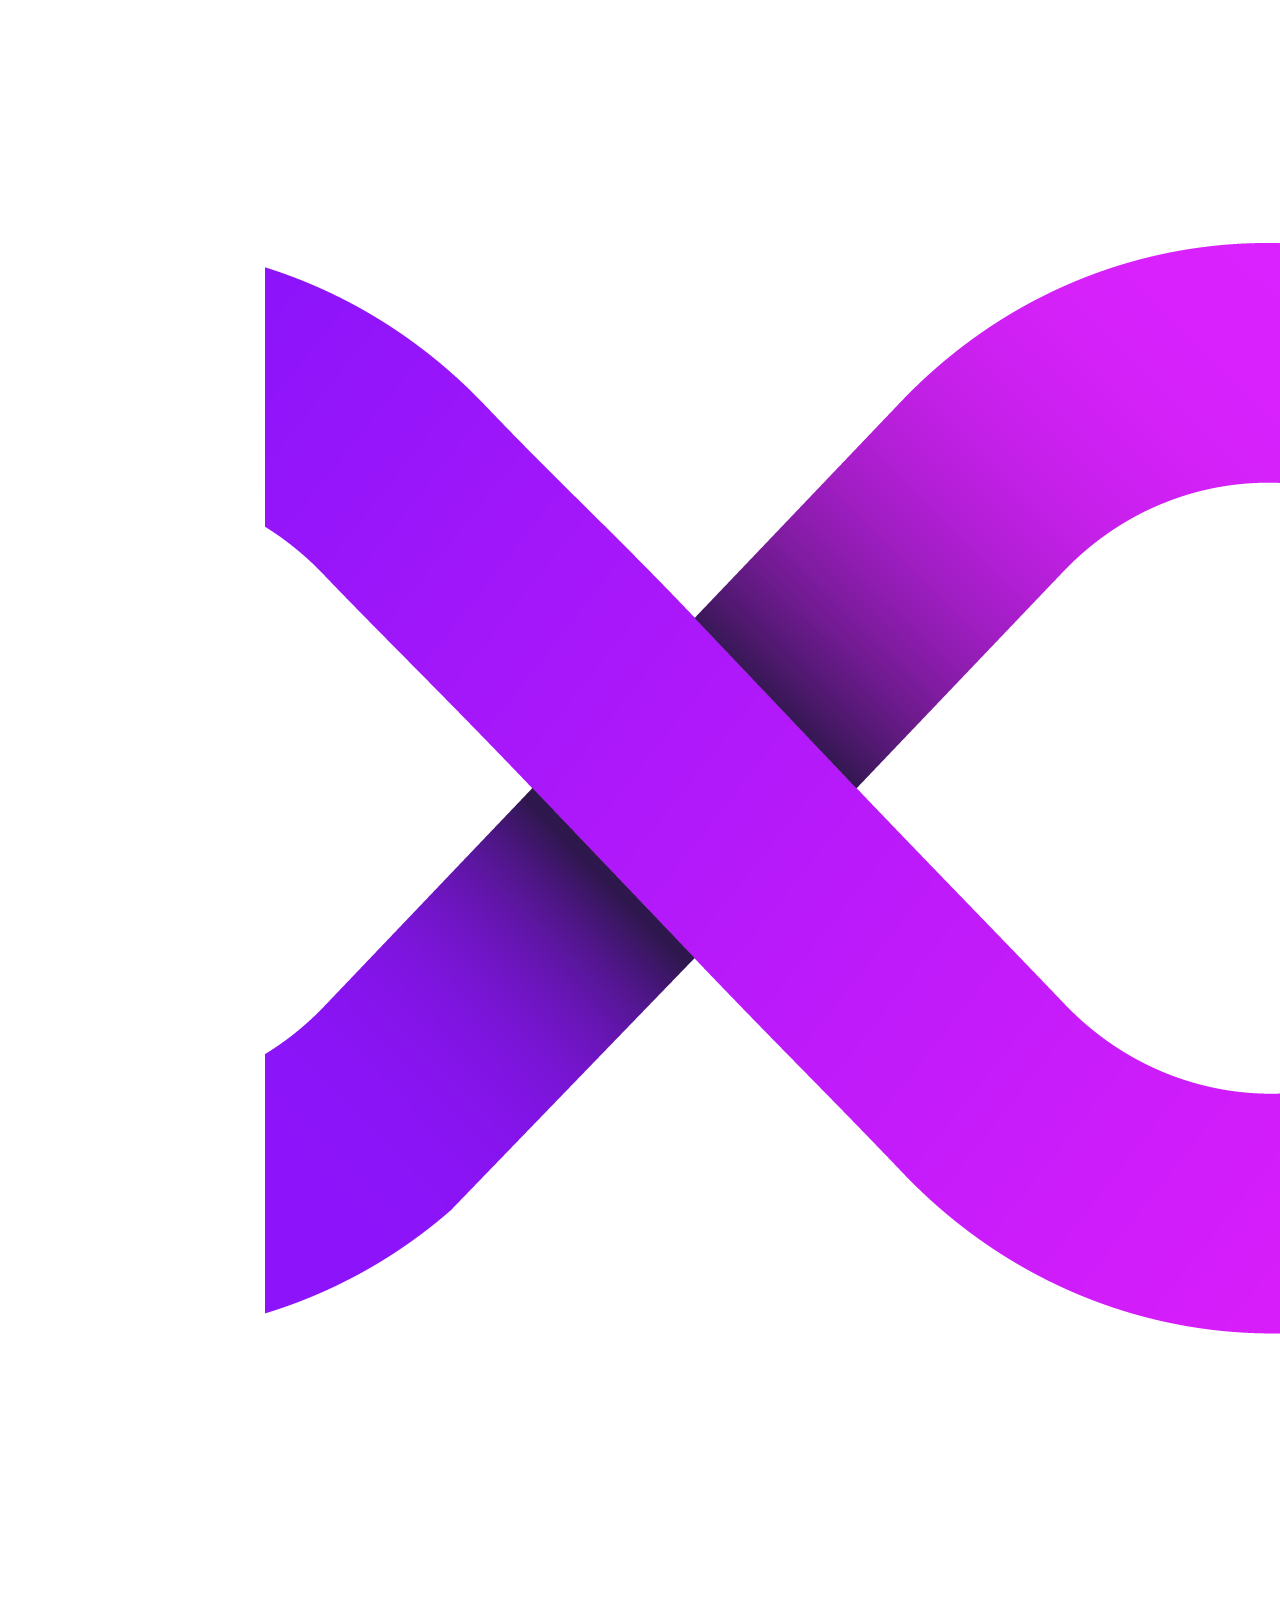
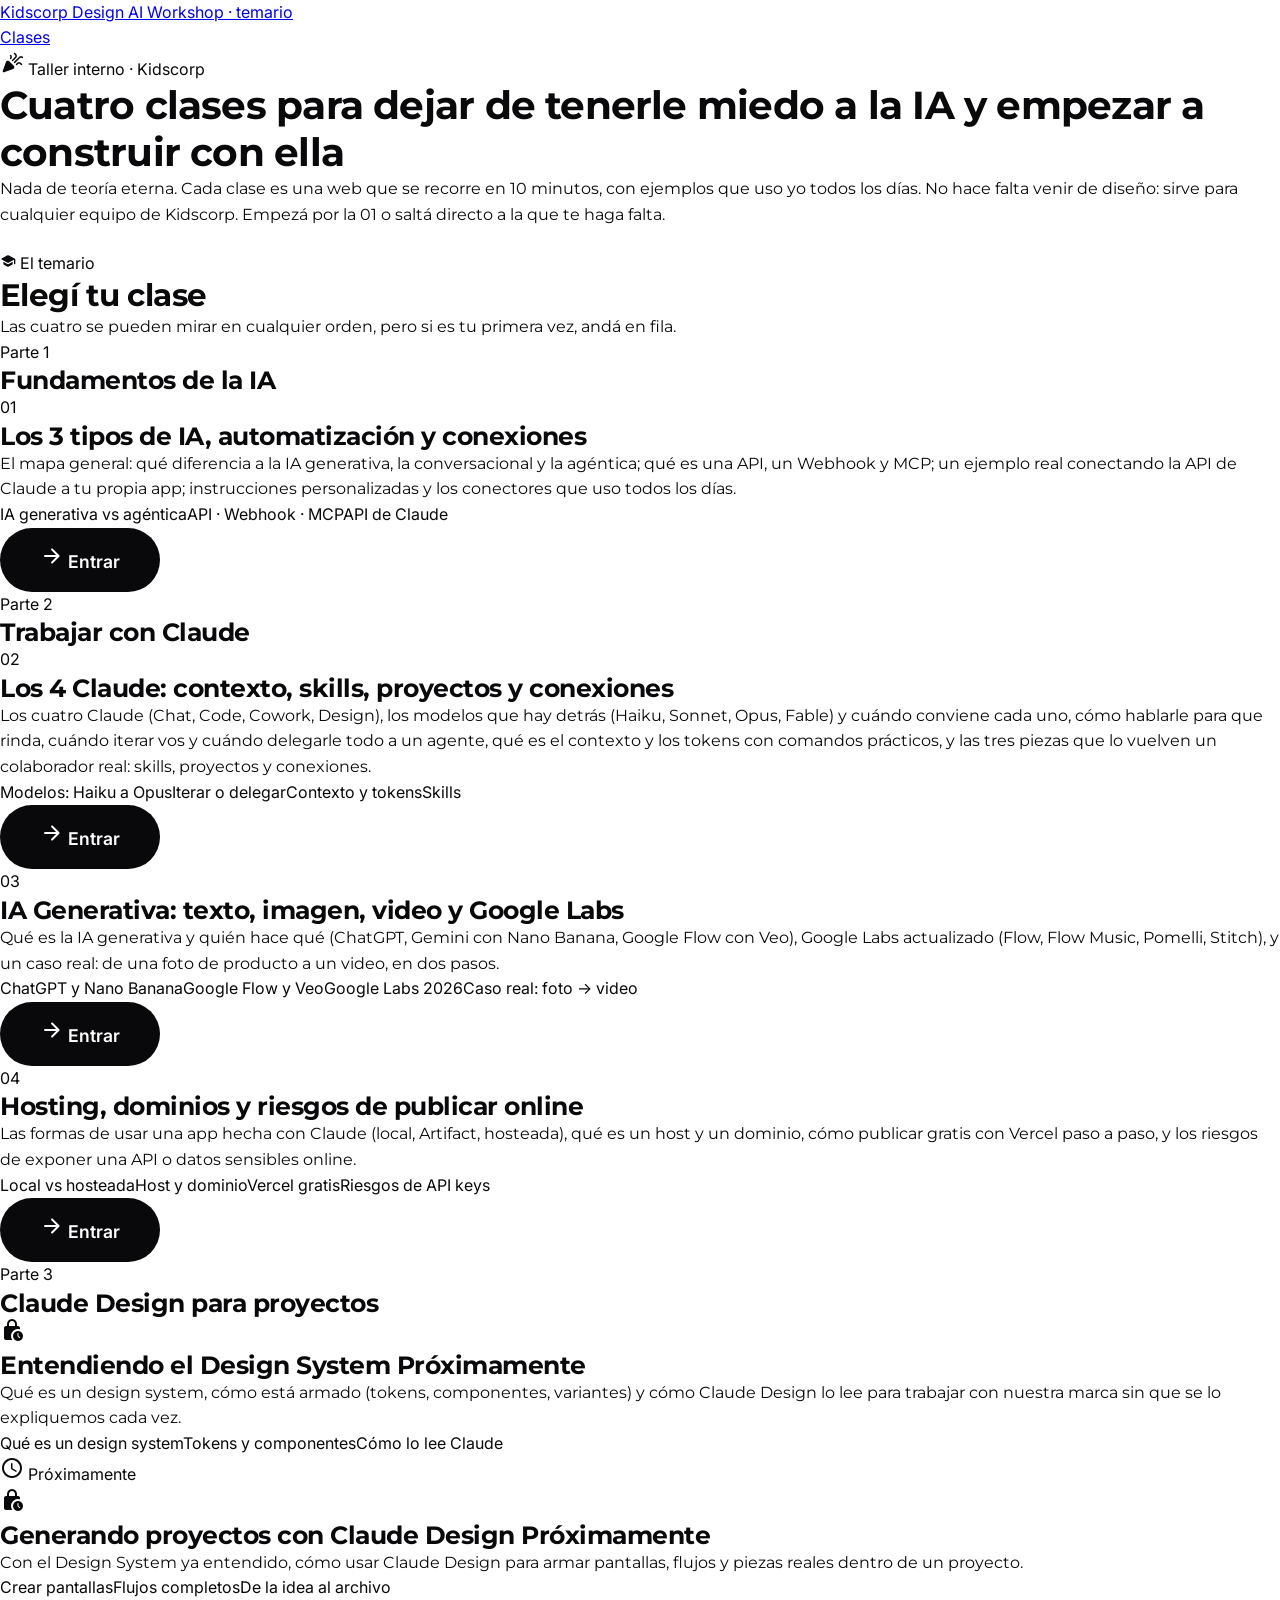
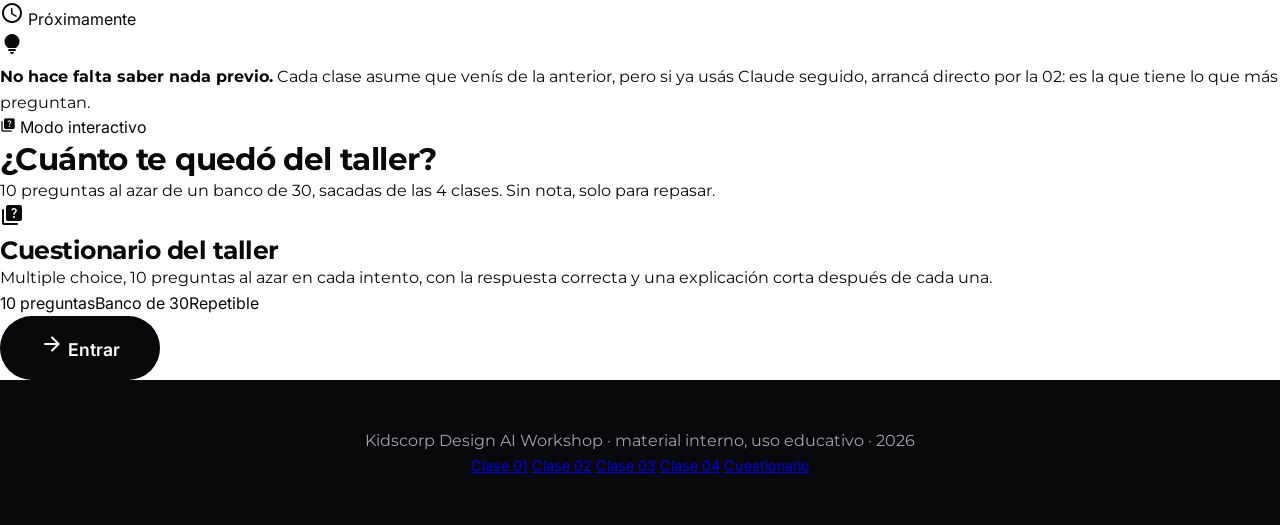
==== commit fbe21dce: "Merge classes into 3, add Clase 04, quiz, dark theme, and nav overhaul - Merge old Clase 03 (API/Web" ====
--- a/index.html
+++ b/index.html
@@ -3,19 +3,20 @@
 <head>
 <meta charset="UTF-8">
 <meta name="viewport" content="width=device-width, initial-scale=1.0">
-<title>Design AI Workshop · Temario</title>
-<meta name="description" content="Taller interno sobre IA para el equipo de diseño: cuatro clases, de lo básico a MCP, conectores e IA generativa.">
+<title>Kidscorp Design AI Workshop · Temario</title>
+<meta name="description" content="Taller interno sobre IA para el equipo de Kidscorp: de lo básico a MCP, conectores, IA generativa y cómo publicar lo que armás.">
 <link rel="stylesheet" href="assets/colors_and_type.css">
 <link href="https://fonts.googleapis.com/icon?family=Material+Icons+Round" rel="stylesheet">
 <link rel="stylesheet" href="styles.css">
 </head>
 <body>
 
+<div class="scroll-progress"></div>
 <header class="topper">
   <div class="bar">
     <a class="brand" href="index.html">
       <div class="mark"><img src="assets/logos/iso-full-color.png" alt="Kidscorp"></div>
-      <div class="name">Design AI Workshop <span>· temario</span></div>
+      <div class="name">Kidscorp Design AI Workshop <span>· temario</span></div>
     </a>
     <nav>
       <a href="#clases">Clases</a>
@@ -25,14 +26,13 @@
 
 <section class="hero">
   <div class="wrap">
-    <div class="eyebrow"><span class="material-icons-round">celebration</span> Taller interno · Equipo de diseño</div>
+    <div class="eyebrow"><span class="material-icons-round">celebration</span> Taller interno · Kidscorp</div>
     <h1>Cuatro clases para dejar de tenerle miedo a la IA y empezar a <span class="gr">construir con ella</span></h1>
-    <p class="lead">Nada de teoría eterna. Cada clase es una web que se recorre en 20 minutos, con ejemplos que uso yo todos los días. Empezá por la 01 o saltá directo a la que te haga falta.</p>
-    <div class="who"><div class="avatar"><span class="material-icons-round" style="font-size:18px">smart_toy</span></div> Armado por Juli, para el equipo. Se actualiza cuando aparece algo nuevo (que es seguido).</div>
+    <p class="lead">Nada de teoría eterna. Cada clase es una web que se recorre en 10 minutos, con ejemplos que uso yo todos los días. No hace falta venir de diseño: sirve para cualquier equipo de Kidscorp. Empezá por la 01 o saltá directo a la que te haga falta.</p>
   </div>
 </section>
 
-<section id="clases">
+<section id="clases" style="padding-top:24px;">
   <div class="wrap">
     <div class="sec-head">
       <div class="kicker"><span class="material-icons-round" style="font-size:16px">school</span> El temario</div>
@@ -40,26 +40,32 @@
       <p>Las cuatro se pueden mirar en cualquier orden, pero si es tu primera vez, andá en fila.</p>
     </div>
 
+    <div class="group-head rv"><span class="gnum">Parte 1</span><h3>Fundamentos de la IA</h3><span class="rule"></span></div>
     <div class="syllabus">
 
       <div class="class-card rv active">
         <div class="num">01</div>
         <div class="body">
-          <h3>Los 3 tipos de IA (y cómo se automatizan) <span class="badge live">Listo</span></h3>
-          <p>El mapa general: qué diferencia a la IA generativa, la conversacional y la agéntica, y un ejemplo real de automatización con webhooks y APIs. Incluye un simulador de workflows para armar el tuyo arrastrando nodos.</p>
-          <div class="tags"><span class="tag">IA generativa vs agéntica</span><span class="tag">APIs y webhooks</span><span class="tag">Simulador interactivo</span></div>
+          <h3>Los 3 tipos de IA, automatización y conexiones</h3>
+          <p>El mapa general: qué diferencia a la IA generativa, la conversacional y la agéntica; qué es una API, un Webhook y MCP; un ejemplo real conectando la API de Claude a tu propia app; instrucciones personalizadas y los conectores que uso todos los días.</p>
+          <div class="tags"><span class="tag">IA generativa vs agéntica</span><span class="tag">API · Webhook · MCP</span><span class="tag">API de Claude</span></div>
         </div>
         <div class="actions">
           <a class="btn btn-primary" href="clase-01/index.html"><span class="material-icons-round">arrow_forward</span> Entrar</a>
         </div>
       </div>
 
+    </div>
+
+    <div class="group-head rv"><span class="gnum">Parte 2</span><h3>Trabajar con Claude</h3><span class="rule"></span></div>
+    <div class="syllabus">
+
       <div class="class-card rv active">
         <div class="num">02</div>
         <div class="body">
-          <h3>Los 4 Claude: skills, proyectos y conexiones <span class="badge live">Listo</span></h3>
-          <p>Los cuatro Claude (Chat, Code, Cowork, Design), cómo hablarle para que rinda, y las tres piezas que lo vuelven un colaborador real: skills, proyectos y conexiones.</p>
-          <div class="tags"><span class="tag">Skills</span><span class="tag">Proyectos</span><span class="tag">Cómo hablarle bien</span></div>
+          <h3>Los 4 Claude: contexto, skills, proyectos y conexiones</h3>
+          <p>Los cuatro Claude (Chat, Code, Cowork, Design), los modelos que hay detrás (Haiku, Sonnet, Opus, Fable) y cuándo conviene cada uno, cómo hablarle para que rinda, cuándo iterar vos y cuándo delegarle todo a un agente, qué es el contexto y los tokens con comandos prácticos, y las tres piezas que lo vuelven un colaborador real: skills, proyectos y conexiones.</p>
+          <div class="tags"><span class="tag">Modelos: Haiku a Opus</span><span class="tag">Iterar o delegar</span><span class="tag">Contexto y tokens</span><span class="tag">Skills</span></div>
         </div>
         <div class="actions">
           <a class="btn btn-primary" href="clase-02/index.html"><span class="material-icons-round">arrow_forward</span> Entrar</a>
@@ -69,24 +75,53 @@
       <div class="class-card rv active">
         <div class="num">03</div>
         <div class="body">
-          <h3>Instrucciones, MCP y conectores <span class="badge live">Listo</span></h3>
-          <p>Instrucciones personalizadas (con mi propio template real), la diferencia entre API, webhook y MCP, y qué conectores tengo prendidos: Chrome, HubSpot, Drive y más.</p>
-          <div class="tags"><span class="tag">Instrucciones</span><span class="tag">API · Webhook · MCP</span><span class="tag">Conectores</span></div>
-        </div>
-        <div class="actions">
-          <a class="btn btn-primary" href="clase-03/index.html"><span class="material-icons-round">arrow_forward</span> Entrar</a>
-        </div>
-      </div>
-
-      <div class="class-card rv active">
-        <div class="num">04</div>
-        <div class="body">
-          <h3>IA Generativa: texto, imagen, video y Google Labs <span class="badge new">Nuevo</span></h3>
+          <h3>IA Generativa: texto, imagen, video y Google Labs</h3>
           <p>Qué es la IA generativa y quién hace qué (ChatGPT, Gemini con Nano Banana, Google Flow con Veo), Google Labs actualizado (Flow, Flow Music, Pomelli, Stitch), y un caso real: de una foto de producto a un video, en dos pasos.</p>
           <div class="tags"><span class="tag">ChatGPT y Nano Banana</span><span class="tag">Google Flow y Veo</span><span class="tag">Google Labs 2026</span><span class="tag">Caso real: foto → video</span></div>
         </div>
         <div class="actions">
+          <a class="btn btn-primary" href="clase-03/index.html"><span class="material-icons-round">arrow_forward</span> Entrar</a>
+        </div>
+      </div>
+
+      <div class="class-card rv active">
+        <div class="num">04</div>
+        <div class="body">
+          <h3>Hosting, dominios y riesgos de publicar online</h3>
+          <p>Las formas de usar una app hecha con Claude (local, Artifact, hosteada), qué es un host y un dominio, cómo publicar gratis con Vercel paso a paso, y los riesgos de exponer una API o datos sensibles online.</p>
+          <div class="tags"><span class="tag">Local vs hosteada</span><span class="tag">Host y dominio</span><span class="tag">Vercel gratis</span><span class="tag">Riesgos de API keys</span></div>
+        </div>
+        <div class="actions">
           <a class="btn btn-primary" href="clase-04/index.html"><span class="material-icons-round">arrow_forward</span> Entrar</a>
+        </div>
+      </div>
+
+    </div>
+
+    <div class="group-head rv"><span class="gnum">Parte 3</span><h3>Claude Design para proyectos</h3><span class="rule"></span></div>
+    <div class="syllabus">
+
+      <div class="class-card disabled rv">
+        <div class="num"><span class="material-icons-round">lock_clock</span></div>
+        <div class="body">
+          <h3>Entendiendo el Design System <span class="badge soon">Próximamente</span></h3>
+          <p>Qué es un design system, cómo está armado (tokens, componentes, variantes) y cómo Claude Design lo lee para trabajar con nuestra marca sin que se lo expliquemos cada vez.</p>
+          <div class="tags"><span class="tag">Qué es un design system</span><span class="tag">Tokens y componentes</span><span class="tag">Cómo lo lee Claude</span></div>
+        </div>
+        <div class="actions">
+          <span class="btn-soon"><span class="material-icons-round">schedule</span> Próximamente</span>
+        </div>
+      </div>
+
+      <div class="class-card disabled rv">
+        <div class="num"><span class="material-icons-round">lock_clock</span></div>
+        <div class="body">
+          <h3>Generando proyectos con Claude Design <span class="badge soon">Próximamente</span></h3>
+          <p>Con el Design System ya entendido, cómo usar Claude Design para armar pantallas, flujos y piezas reales dentro de un proyecto.</p>
+          <div class="tags"><span class="tag">Crear pantallas</span><span class="tag">Flujos completos</span><span class="tag">De la idea al archivo</span></div>
+        </div>
+        <div class="actions">
+          <span class="btn-soon"><span class="material-icons-round">schedule</span> Próximamente</span>
         </div>
       </div>
 
@@ -94,21 +129,45 @@
 
     <div class="howto rv">
       <span class="material-icons-round">lightbulb</span>
-      <p><b>No hace falta saber nada previo.</b> Cada clase asume que venís de la anterior, pero si ya usás Claude seguido, arrancá directo por la 03: es la que tiene lo que más preguntan.</p>
+      <p><b>No hace falta saber nada previo.</b> Cada clase asume que venís de la anterior, pero si ya usás Claude seguido, arrancá directo por la 02: es la que tiene lo que más preguntan.</p>
     </div>
   </div>
 </section>
 
+<section id="bonus">
+  <div class="wrap">
+    <div class="sec-head">
+      <div class="kicker"><span class="material-icons-round" style="font-size:16px">quiz</span> Modo interactivo</div>
+      <h2>¿Cuánto te quedó del taller?</h2>
+      <p>10 preguntas al azar de un banco de 30, sacadas de las 4 clases. Sin nota, solo para repasar.</p>
+    </div>
+    <div class="syllabus">
+      <div class="class-card rv active">
+        <div class="num"><span class="material-icons-round">quiz</span></div>
+        <div class="body">
+          <h3>Cuestionario del taller</h3>
+          <p>Multiple choice, 10 preguntas al azar en cada intento, con la respuesta correcta y una explicación corta después de cada una.</p>
+          <div class="tags"><span class="tag">10 preguntas</span><span class="tag">Banco de 30</span><span class="tag">Repetible</span></div>
+        </div>
+        <div class="actions">
+          <a class="btn btn-primary" href="cuestionario/index.html"><span class="material-icons-round">arrow_forward</span> Entrar</a>
+        </div>
+      </div>
+    </div>
+  </div>
+</section>
+
 
 <footer>
   <div class="wrap">
     <div class="row">
-      <p>Design AI Workshop · material interno, uso educativo · 2026</p>
+      <p>Kidscorp Design AI Workshop · material interno, uso educativo · 2026</p>
       <div class="fnav">
         <a href="clase-01/index.html">Clase 01</a>
         <a href="clase-02/index.html">Clase 02</a>
         <a href="clase-03/index.html">Clase 03</a>
         <a href="clase-04/index.html">Clase 04</a>
+        <a href="cuestionario/index.html">Cuestionario</a>
       </div>
     </div>
   </div>
@@ -122,6 +181,35 @@
     el.style.transitionDelay = (i % 4 * 60) + 'ms';
     io.observe(el);
   });
+
+  // scroll progress bar + header lift
+  const progressBar = document.querySelector('.scroll-progress');
+  const topper = document.querySelector('.topper');
+  const onScroll = () => {
+    const scrollTop = window.scrollY;
+    const docHeight = document.documentElement.scrollHeight - window.innerHeight;
+    const pct = docHeight > 0 ? (scrollTop / docHeight) * 100 : 0;
+    if (progressBar) progressBar.style.width = pct + '%';
+    if (topper) topper.classList.toggle('scrolled', scrollTop > 8);
+  };
+  window.addEventListener('scroll', onScroll, { passive: true });
+  onScroll();
+
+  // scrollspy: highlight the nav link for the section in view
+  const navLinks = document.querySelectorAll('.topper nav a[href^="#"]');
+  const navSections = Array.from(navLinks).map(a => document.querySelector(a.getAttribute('href'))).filter(Boolean);
+  if (navSections.length) {
+    const spy = new IntersectionObserver((entries) => {
+      entries.forEach(entry => {
+        if (!entry.isIntersecting) return;
+        const link = document.querySelector(`.topper nav a[href="#${entry.target.id}"]`);
+        if (!link) return;
+        navLinks.forEach(l => l.classList.remove('active'));
+        link.classList.add('active');
+      });
+    }, { rootMargin: '-40% 0px -50% 0px', threshold: 0 });
+    navSections.forEach(s => spy.observe(s));
+  }
 </script>
 </body>
 </html>
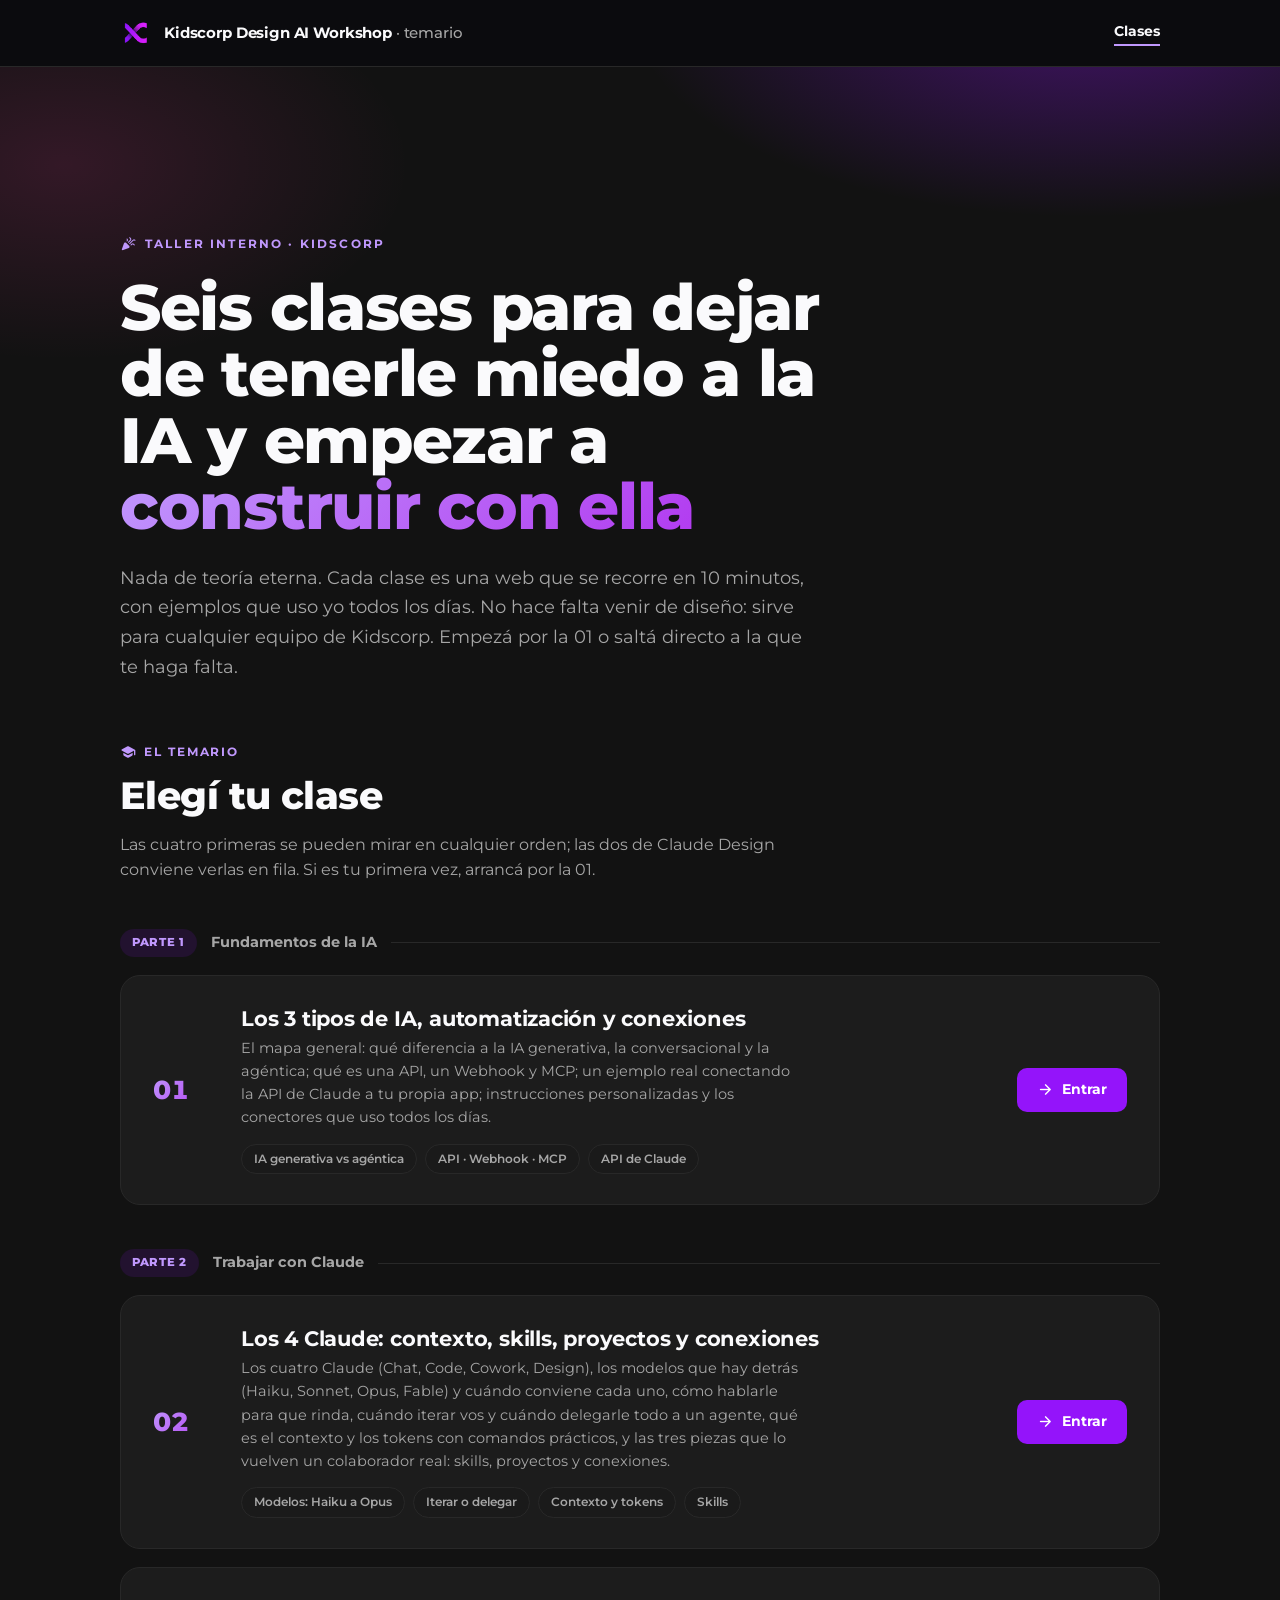
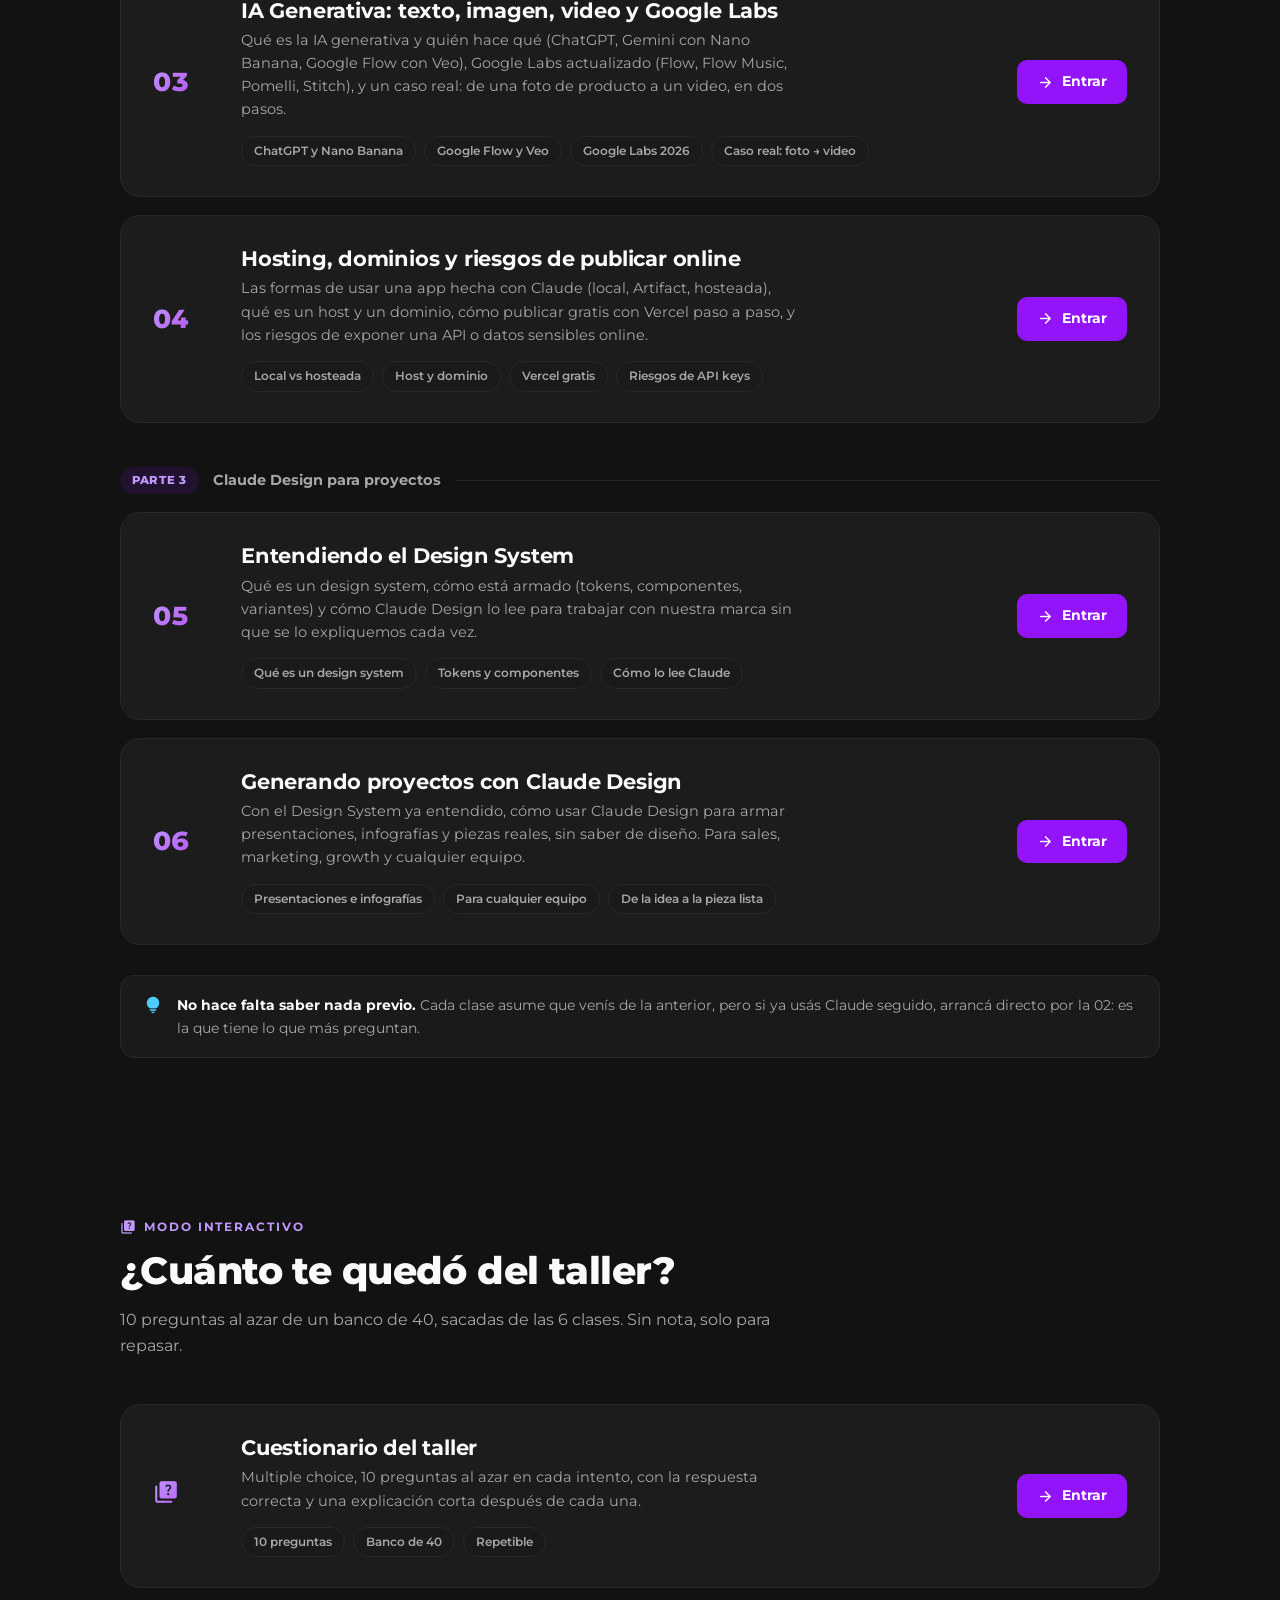
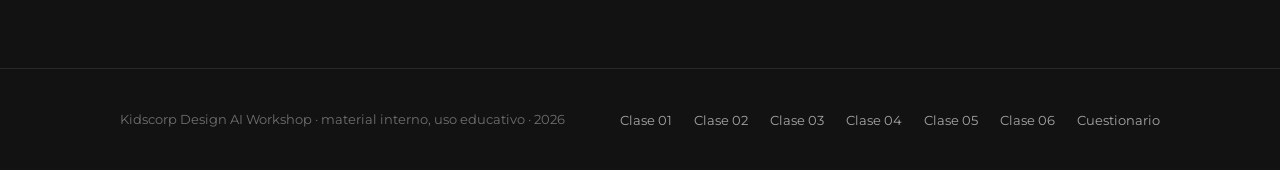
==== commit 46612866: "Add Clase 05 y 06 (Design System + Claude Design), Artifacts, and quiz expansion - Nuevas Clase 05 (" ====
--- a/index.html
+++ b/index.html
@@ -27,7 +27,7 @@
 <section class="hero">
   <div class="wrap">
     <div class="eyebrow"><span class="material-icons-round">celebration</span> Taller interno · Kidscorp</div>
-    <h1>Cuatro clases para dejar de tenerle miedo a la IA y empezar a <span class="gr">construir con ella</span></h1>
+    <h1>Seis clases para dejar de tenerle miedo a la IA y empezar a <span class="gr">construir con ella</span></h1>
     <p class="lead">Nada de teoría eterna. Cada clase es una web que se recorre en 10 minutos, con ejemplos que uso yo todos los días. No hace falta venir de diseño: sirve para cualquier equipo de Kidscorp. Empezá por la 01 o saltá directo a la que te haga falta.</p>
   </div>
 </section>
@@ -37,7 +37,7 @@
     <div class="sec-head">
       <div class="kicker"><span class="material-icons-round" style="font-size:16px">school</span> El temario</div>
       <h2>Elegí tu clase</h2>
-      <p>Las cuatro se pueden mirar en cualquier orden, pero si es tu primera vez, andá en fila.</p>
+      <p>Las cuatro primeras se pueden mirar en cualquier orden; las dos de Claude Design conviene verlas en fila. Si es tu primera vez, arrancá por la 01.</p>
     </div>
 
     <div class="group-head rv"><span class="gnum">Parte 1</span><h3>Fundamentos de la IA</h3><span class="rule"></span></div>
@@ -101,27 +101,27 @@
     <div class="group-head rv"><span class="gnum">Parte 3</span><h3>Claude Design para proyectos</h3><span class="rule"></span></div>
     <div class="syllabus">
 
-      <div class="class-card disabled rv">
-        <div class="num"><span class="material-icons-round">lock_clock</span></div>
-        <div class="body">
-          <h3>Entendiendo el Design System <span class="badge soon">Próximamente</span></h3>
+      <div class="class-card rv active">
+        <div class="num">05</div>
+        <div class="body">
+          <h3>Entendiendo el Design System</h3>
           <p>Qué es un design system, cómo está armado (tokens, componentes, variantes) y cómo Claude Design lo lee para trabajar con nuestra marca sin que se lo expliquemos cada vez.</p>
           <div class="tags"><span class="tag">Qué es un design system</span><span class="tag">Tokens y componentes</span><span class="tag">Cómo lo lee Claude</span></div>
         </div>
         <div class="actions">
-          <span class="btn-soon"><span class="material-icons-round">schedule</span> Próximamente</span>
-        </div>
-      </div>
-
-      <div class="class-card disabled rv">
-        <div class="num"><span class="material-icons-round">lock_clock</span></div>
-        <div class="body">
-          <h3>Generando proyectos con Claude Design <span class="badge soon">Próximamente</span></h3>
-          <p>Con el Design System ya entendido, cómo usar Claude Design para armar pantallas, flujos y piezas reales dentro de un proyecto.</p>
-          <div class="tags"><span class="tag">Crear pantallas</span><span class="tag">Flujos completos</span><span class="tag">De la idea al archivo</span></div>
-        </div>
-        <div class="actions">
-          <span class="btn-soon"><span class="material-icons-round">schedule</span> Próximamente</span>
+          <a class="btn btn-primary" href="clase-05/index.html"><span class="material-icons-round">arrow_forward</span> Entrar</a>
+        </div>
+      </div>
+
+      <div class="class-card rv active">
+        <div class="num">06</div>
+        <div class="body">
+          <h3>Generando proyectos con Claude Design</h3>
+          <p>Con el Design System ya entendido, cómo usar Claude Design para armar presentaciones, infografías y piezas reales, sin saber de diseño. Para sales, marketing, growth y cualquier equipo.</p>
+          <div class="tags"><span class="tag">Presentaciones e infografías</span><span class="tag">Para cualquier equipo</span><span class="tag">De la idea a la pieza lista</span></div>
+        </div>
+        <div class="actions">
+          <a class="btn btn-primary" href="clase-06/index.html"><span class="material-icons-round">arrow_forward</span> Entrar</a>
         </div>
       </div>
 
@@ -139,7 +139,7 @@
     <div class="sec-head">
       <div class="kicker"><span class="material-icons-round" style="font-size:16px">quiz</span> Modo interactivo</div>
       <h2>¿Cuánto te quedó del taller?</h2>
-      <p>10 preguntas al azar de un banco de 30, sacadas de las 4 clases. Sin nota, solo para repasar.</p>
+      <p>10 preguntas al azar de un banco de 40, sacadas de las 6 clases. Sin nota, solo para repasar.</p>
     </div>
     <div class="syllabus">
       <div class="class-card rv active">
@@ -147,7 +147,7 @@
         <div class="body">
           <h3>Cuestionario del taller</h3>
           <p>Multiple choice, 10 preguntas al azar en cada intento, con la respuesta correcta y una explicación corta después de cada una.</p>
-          <div class="tags"><span class="tag">10 preguntas</span><span class="tag">Banco de 30</span><span class="tag">Repetible</span></div>
+          <div class="tags"><span class="tag">10 preguntas</span><span class="tag">Banco de 40</span><span class="tag">Repetible</span></div>
         </div>
         <div class="actions">
           <a class="btn btn-primary" href="cuestionario/index.html"><span class="material-icons-round">arrow_forward</span> Entrar</a>
@@ -167,6 +167,8 @@
         <a href="clase-02/index.html">Clase 02</a>
         <a href="clase-03/index.html">Clase 03</a>
         <a href="clase-04/index.html">Clase 04</a>
+        <a href="clase-05/index.html">Clase 05</a>
+        <a href="clase-06/index.html">Clase 06</a>
         <a href="cuestionario/index.html">Cuestionario</a>
       </div>
     </div>
--- a/styles.css
+++ b/styles.css
@@ -1,501 +1,270 @@
 :root {
-    --bg-color: #ffffff;
-    --text-color: #09090b;
-    --card-bg: #fafafa;
-    --border-color: #e4e4e7;
-    --accent-primary: #a855f7;
-    --accent-secondary: #ec4899;
-    --dark-bg: #09090b;
-    --dark-text: #ffffff;
-    --font-sans: 'Inter', system-ui, -apple-system, sans-serif;
-    --transition-smooth: 0.6s cubic-bezier(0.22, 1, 0.36, 1);
-}
-
-* {
-    margin: 0;
-    padding: 0;
-    box-sizing: border-box;
-}
-
-body {
-    font-family: var(--font-sans);
-    background-color: var(--bg-color);
-    color: var(--text-color);
-    line-height: 1.6;
-    overflow-x: hidden;
-    -webkit-font-smoothing: antialiased;
-}
-
-/* Typography styles */
-h1, h2, h3, h4 {
-    letter-spacing: -0.02em;
-    line-height: 1.2;
-    font-weight: 700;
-}
-
-.text-gradient {
-    background: linear-gradient(135deg, var(--accent-primary), var(--accent-secondary));
-    -webkit-background-clip: text;
-    -webkit-text-fill-color: transparent;
-    background-clip: text;
-}
-
-/* Nav */
-.navbar {
-    position: fixed;
-    top: 0;
-    width: 100%;
-    padding: 1.5rem 3rem;
-    display: flex;
-    justify-content: space-between;
-    align-items: center;
-    background: rgba(255, 255, 255, 0.8);
-    backdrop-filter: blur(12px);
-    z-index: 100;
-    border-bottom: 1px solid var(--border-color);
-}
-
-.logo {
-    font-weight: 800;
-    font-size: 1.2rem;
-    letter-spacing: -0.05em;
-}
-
-.nav-links a {
-    text-decoration: none;
-    color: var(--text-color);
-    margin-left: 2rem;
-    font-size: 0.9rem;
-    font-weight: 500;
-    transition: color 0.3s;
-}
-
-.nav-links a:hover {
-    color: var(--accent-primary);
-}
-
-/* Layout */
-.section {
-    min-height: 100vh;
-    padding: 6rem 2rem;
-    display: flex;
-    flex-direction: column;
-    justify-content: center;
-}
-
-.container {
-    max-width: 1200px;
-    margin: 0 auto;
-    width: 100%;
-}
-
-.section-title {
-    font-size: 3rem;
-    text-align: center;
-    margin-bottom: 1rem;
-}
-
-.section-desc {
-    text-align: center;
-    font-size: 1.2rem;
-    color: #71717a;
-    margin-bottom: 4rem;
-}
-
-/* Hero Section */
-.hero-section {
-    align-items: center;
-    text-align: center;
-    position: relative;
-}
-
-.hero-title {
-    font-size: 5rem;
-    font-weight: 800;
-    margin-bottom: 1.5rem;
-}
-
-.hero-subtitle {
-    font-size: 1.5rem;
-    color: #52525b;
-    margin-bottom: 3rem;
-    max-width: 600px;
-}
-
-.btn-primary {
-    display: inline-block;
-    padding: 1rem 2.5rem;
-    background: var(--text-color);
-    color: var(--bg-color);
-    text-decoration: none;
-    border-radius: 50px;
-    font-weight: 600;
-    font-size: 1.1rem;
-    transition: transform 0.3s, box-shadow 0.3s;
-}
-
-.btn-primary:hover {
-    transform: translateY(-2px);
-    box-shadow: 0 10px 20px rgba(0,0,0,0.1);
-}
-
-.emoji-wrapper {
-    margin-bottom: 1rem;
-    perspective: 1000px;
-}
-
-.animated-emoji {
-    display: inline-block;
-    font-size: 5rem;
-    animation: bounceAndWave 3s ease-in-out infinite;
-    transform-origin: bottom center;
-}
-
-@keyframes bounceAndWave {
-    0%, 100% { transform: translateY(0) rotate(0deg); }
-    25% { transform: translateY(-20px) rotate(-10deg); }
-    50% { transform: translateY(0) rotate(15deg); }
-    75% { transform: translateY(-10px) rotate(-5deg); }
-}
-
-/* Grid System */
-.grid-3 {
-    display: grid;
-    grid-template-columns: repeat(3, 1fr);
-    gap: 2rem;
-}
-
-/* Cards */
-.card {
-    background: var(--card-bg);
-    border: 1px solid var(--border-color);
-    border-radius: 20px;
-    padding: 2.5rem;
-    transition: transform 0.4s, box-shadow 0.4s;
-}
-
-.card:hover {
-    transform: translateY(-10px);
-    box-shadow: 0 20px 40px rgba(0,0,0,0.05);
-}
-
-.card-icon {
-    width: 60px;
-    height: 60px;
-    border-radius: 16px;
-    display: flex;
-    align-items: center;
-    justify-content: center;
-    font-size: 2rem;
-    margin-bottom: 1.5rem;
-}
-
-.gradient-bg {
-    background: linear-gradient(135deg, var(--accent-primary), var(--accent-secondary));
-    color: white;
-}
-
-.border-gradient {
-    position: relative;
-    background: var(--bg-color);
-    background-clip: padding-box;
-    border: 2px solid transparent;
-}
-.border-gradient::before {
-    content: '';
-    position: absolute;
-    top: -2px; right: -2px; bottom: -2px; left: -2px;
-    background: linear-gradient(135deg, var(--accent-primary), var(--accent-secondary));
-    z-index: -1;
-    border-radius: 18px;
-}
-
-.solid-dark {
-    background: var(--text-color);
-    color: white;
-}
-
-.card-title {
-    font-size: 1.5rem;
-    margin-bottom: 0.5rem;
-}
-
-.card-badge {
-    display: inline-block;
-    padding: 0.3rem 0.8rem;
-    background: #f4f4f5;
-    border-radius: 20px;
-    font-size: 0.8rem;
-    font-weight: 600;
-    color: #52525b;
-    margin-bottom: 1.2rem;
-}
-
-.card-text {
-    font-size: 1rem;
-    color: #71717a;
-    margin-bottom: 2rem;
-    min-height: 80px;
-}
-
-/* Workflows Visuals */
-.workflow-visual {
-    display: flex;
-    align-items: center;
-    justify-content: space-between;
-    padding-top: 2rem;
-    border-top: 1px dashed var(--border-color);
-}
-
-.wf-node {
-    font-size: 0.8rem;
-    padding: 0.5rem 1rem;
-    border-radius: 8px;
-    font-weight: 500;
-    border: 1px solid var(--border-color);
-    background: white;
-}
-
-.wf-line {
-    flex-grow: 1;
-    height: 2px;
-    background: var(--border-color);
-    position: relative;
-    margin: 0 10px;
-    overflow: hidden;
-}
-
-.pulse {
-    position: absolute;
-    top: 0; left: 0;
-    width: 10px; height: 10px;
-    background: var(--accent-primary);
-    border-radius: 50%;
-    transform: translateY(-4px);
-    animation: travelLine 2s linear infinite;
-}
-
-.pulse-back-forth {
-    position: absolute;
-    top: 0; left: 0;
-    width: 10px; height: 10px;
-    background: var(--accent-secondary);
-    border-radius: 50%;
-    transform: translateY(-4px);
-    animation: travelLineAlternate 1.5s ease-in-out infinite alternate;
-}
-
-@keyframes travelLine {
-    0% { left: -10px; opacity: 0; }
-    10% { opacity: 1; }
-    90% { opacity: 1; }
-    100% { left: 100%; opacity: 0; }
-}
-
-@keyframes travelLineAlternate {
-    0% { left: 0; }
-    100% { left: 100%; }
-}
-
-.complex-workflow {
-    flex-direction: row;
-}
-
-.wf-group {
-    display: flex;
-    flex-direction: column;
-    gap: 0.5rem;
-}
-
-.wf-group .wf-node {
-    font-size: 0.7rem;
-    padding: 0.3rem 0.6rem;
-}
-
-/* Automation Section */
-.dark-section {
-    background: var(--dark-bg);
-    color: var(--dark-text);
-}
-.light-text { color: white !important; }
-
-.automation-grid {
-    display: grid;
-    grid-template-columns: 1fr 1fr;
-    gap: 4rem;
-    align-items: center;
-    margin-top: 4rem;
-}
-
-.automation-subtitle {
-    font-size: 2.5rem;
-    margin-bottom: 1.5rem;
-    background: linear-gradient(135deg, #fff, #a1a1aa);
-    -webkit-background-clip: text;
-    -webkit-text-fill-color: transparent;
-}
-
-.automation-text {
-    font-size: 1.2rem;
-    color: #a1a1aa;
-    margin-bottom: 2rem;
-}
-
-.api-explainer {
-    background: rgba(255,255,255,0.05);
-    border: 1px solid rgba(255,255,255,0.1);
-    padding: 2rem;
-    border-radius: 20px;
-}
-.api-explainer h4 { margin-bottom: 0.5rem; color: var(--accent-primary); }
-.api-explainer p { color: #d4d4d8; }
-
-.n8n-workflow {
-    display: flex;
-    align-items: center;
-    background: rgba(255,255,255,0.03);
-    padding: 4rem 2rem;
-    border-radius: 30px;
-    border: 1px solid rgba(255,255,255,0.08);
-}
-
-.n8n-node {
-    width: 80px;
-    height: 80px;
-    border-radius: 16px;
-    display: flex;
-    align-items: center;
-    justify-content: center;
-    font-weight: 600;
-    font-size: 0.8rem;
-    background: rgba(255,255,255,0.1);
-    color: white;
-    border: 1px solid rgba(255,255,255,0.2);
-    box-shadow: 0 10px 30px rgba(0,0,0,0.5);
-}
-
-.n8n-node.trigger { background: #ff4d4f; }
-.n8n-node.processor { background: var(--accent-primary); }
-.n8n-node.action { background: #10b981; }
-
-.n8n-line {
-    flex-grow: 1;
-    height: 20px;
-    overflow: visible;
-}
-.n8n-line path {
-    stroke: rgba(255,255,255,0.2);
-    stroke-width: 2;
-    fill: none;
-    stroke-dasharray: 4 4;
-}
-
-.traveling-dot {
-    fill: var(--accent-secondary);
-    filter: drop-shadow(0 0 5px var(--accent-secondary));
-    offset-path: path('M0,10 C25,10 25,10 50,10');
-    animation: moveDot 3s infinite linear;
-}
-
-.delay-1 { animation-delay: 1s; }
-
-@keyframes moveDot {
-    0% { offset-distance: 0%; opacity: 0; }
-    10% { opacity: 1; }
-    90% { opacity: 1; }
-    100% { offset-distance: 100%; opacity: 0; }
-}
-
-/* Scroll indicator */
-.scroll-indicator {
-    position: absolute;
-    bottom: 40px;
-    left: 50%;
-    transform: translateX(-50%);
-    text-align: center;
-}
-.scroll-indicator span {
-    display: block;
-    font-size: 0.7rem;
-    letter-spacing: 2px;
-    font-weight: 700;
-    margin-bottom: 10px;
-    color: #a1a1aa;
-}
-.mouse {
-    width: 26px;
-    height: 40px;
-    border: 2px solid #a1a1aa;
-    border-radius: 20px;
-    margin: 0 auto;
-    position: relative;
-}
-.wheel {
-    width: 4px;
-    height: 8px;
-    background: #a1a1aa;
-    border-radius: 2px;
-    position: absolute;
-    top: 6px;
-    left: 50%;
-    transform: translateX(-50%);
-    animation: scroll 2s infinite ease-in-out;
-}
-@keyframes scroll {
-    0% { top: 6px; opacity: 1; }
-    100% { top: 20px; opacity: 0; }
-}
-
-/* Animations (Intersection Observer targets) */
-.fade-in-up {
-    opacity: 0;
-    transform: translateY(40px);
-    transition: var(--transition-smooth);
-}
-.fade-in-up.visible {
-    opacity: 1;
-    transform: translateY(0);
-}
-.fade-in-left {
-    opacity: 0;
-    transform: translateX(-40px);
-    transition: var(--transition-smooth);
-}
-.fade-in-left.visible {
-    opacity: 1;
-    transform: translateX(0);
-}
-.fade-in-right {
-    opacity: 0;
-    transform: translateX(40px);
-    transition: var(--transition-smooth);
-}
-.fade-in-right.visible {
-    opacity: 1;
-    transform: translateX(0);
-}
-.fade-in-delayed {
-    opacity: 0;
-    transition: opacity 1s ease 1s;
-}
-.fade-in-delayed.visible {
-    opacity: 1;
-}
-.staggered-1 { transition-delay: 0.1s; }
-.staggered-2 { transition-delay: 0.3s; }
-.staggered-3 { transition-delay: 0.5s; }
-
-/* Responsive */
-@media (max-width: 900px) {
-    .grid-3 { grid-template-columns: 1fr; }
-    .hero-title { font-size: 3.5rem; }
-    .automation-grid { grid-template-columns: 1fr; }
-}
-
-footer {
-    text-align: center;
-    padding: 3rem;
-    font-size: 0.9rem;
-    color: #a1a1aa;
-    background: var(--dark-bg);
-}
+  --ink: var(--kc-base-900, #121212);
+  --panel: #1C1C1C;
+  --panel-2: #1A1A1A;
+  --border: var(--kc-base-800, #282828);
+  --text: var(--kc-base-0, #FAFAFC);
+  --text-dim: var(--kc-base-300, #A6A6A6);
+  --text-dimmer: var(--kc-base-500, #6F6F6F);
+  --violet: var(--kc-violet-500, #9414FA);
+  --violet-soft: var(--kc-violet-300, #C098FD);
+  --pink: var(--kc-fuchsia-500, #B23AF0);
+  --blue: var(--kc-cyan-300, #4CCBFF);
+  --green: var(--kc-success-500, #08A045);
+  --font: var(--kc-font-body, 'Montserrat', system-ui, sans-serif);
+}
+
+* { box-sizing: border-box; }
+html { scroll-behavior: smooth; }
+html, body {
+  margin: 0; padding: 0;
+  background: var(--ink);
+  color: var(--text);
+  font-family: var(--font);
+  line-height: 1.55;
+  -webkit-font-smoothing: antialiased;
+}
+img { max-width: 100%; display: block; }
+a { color: inherit; }
+::selection { background: var(--violet); color: #fff; }
+.material-icons-round { font-family: 'Material Icons Round'; font-weight: normal; font-style: normal; line-height: 1; }
+.wrap { max-width: 1120px; margin: 0 auto; padding: 0 40px; }
+@media (max-width: 640px) { .wrap { padding: 0 22px; } }
+
+/* ── TOPPER ─────────────────────────────────────────── */
+.topper {
+  position: sticky; top: 0; z-index: 50;
+  background: rgba(11,11,15,0.85);
+  backdrop-filter: blur(14px);
+  border-bottom: 1px solid var(--border);
+  box-shadow: 0 0 0 rgba(0,0,0,0);
+  transition: box-shadow 220ms cubic-bezier(0.2,0.8,0.2,1);
+}
+.topper.scrolled { box-shadow: 0 8px 26px rgba(0,0,0,0.35); }
+.scroll-progress {
+  position: fixed; top: 0; left: 0; height: 2.5px; width: 0%; z-index: 200;
+  background: linear-gradient(90deg, var(--violet-soft), var(--pink));
+  transition: width 100ms linear;
+}
+.topper .bar {
+  max-width: 1120px; margin: 0 auto; padding: 16px 40px;
+  display: flex; align-items: center; justify-content: space-between; gap: 24px;
+}
+@media (max-width: 640px) { .topper .bar { padding: 14px 22px; } }
+.brand { display: flex; align-items: center; gap: 10px; text-decoration: none; }
+.brand .mark {
+  width: 34px; height: 34px; flex: none;
+  display: grid; place-items: center;
+}
+.brand .mark img { width: 100%; height: 100%; object-fit: contain; display: block; }
+.brand .name { font-weight: 700; font-size: 15px; letter-spacing: -0.01em; }
+.brand .name span { color: var(--text-dim); font-weight: 500; }
+.topper nav {
+  display: flex; gap: 22px; font-size: 14px; font-weight: 500;
+  min-width: 0; flex-wrap: nowrap;
+}
+.topper nav a { position: relative; color: var(--text-dim); text-decoration: none; transition: color 150ms; white-space: nowrap; flex: none; padding-bottom: 3px; }
+.topper nav a::after {
+  content: ""; position: absolute; left: 0; bottom: -1px; height: 2px; width: 0%;
+  background: var(--violet-soft); transition: width 220ms cubic-bezier(0.2,0.8,0.2,1);
+}
+.topper nav a:hover { color: var(--text); }
+.topper nav a:hover::after, .topper nav a.active::after { width: 100%; }
+.topper nav a.active { color: var(--text); font-weight: 700; }
+.topper .back { display: flex; align-items: center; gap: 6px; font-size: 14px; font-weight: 600; text-decoration: none; color: var(--text-dim); }
+.topper .back:hover { color: var(--text); }
+.topper .back .material-icons-round { font-size: 18px; }
+@media (max-width: 860px) { .topper nav { display: none; } }
+
+/* ── HERO ───────────────────────────────────────────── */
+.hero { position: relative; overflow: hidden; isolation: isolate; padding-bottom: 0; }
+.hero::before {
+  content: ""; position: absolute; inset: 0; z-index: -1;
+  background:
+    radial-gradient(ellipse 60% 55% at 85% -10%, rgba(148,20,250,0.38), transparent 60%),
+    radial-gradient(ellipse 45% 50% at 5% 15%, rgba(255,62,165,0.14), transparent 60%);
+}
+.hero .wrap { padding-top: 88px; padding-bottom: 36px; }
+.eyebrow {
+  font-size: 12px; letter-spacing: 0.18em; text-transform: uppercase;
+  color: var(--violet-soft); font-weight: 700; margin-bottom: 20px;
+  display: inline-flex; align-items: center; gap: 9px;
+}
+.eyebrow .material-icons-round { font-size: 16px; }
+.hero h1 {
+  font-weight: 800; font-size: clamp(36px, 5.6vw, 64px); line-height: 1.04;
+  letter-spacing: -0.02em; margin: 0; max-width: 17ch;
+}
+.hero h1 .gr { background: linear-gradient(135deg, var(--violet-soft), var(--pink)); -webkit-background-clip: text; -webkit-text-fill-color: transparent; background-clip: text; }
+.hero .lead { font-size: 18px; line-height: 1.65; color: var(--text-dim); max-width: 58ch; margin: 24px 0 0; }
+.hero .who { display: flex; align-items: center; gap: 12px; margin-top: 34px; font-size: 14px; color: var(--text-dimmer); }
+.hero .who .avatar { width: 34px; height: 34px; border-radius: 50%; background: linear-gradient(135deg, var(--violet), var(--pink)); display: grid; place-items: center; font-size: 16px; }
+
+/* ── SECTION SCAFFOLD ───────────────────────────────── */
+section { padding: 80px 0; }
+.sec-head { max-width: 62ch; margin-bottom: 46px; }
+.kicker {
+  font-size: 12px; letter-spacing: 0.16em; text-transform: uppercase; font-weight: 700;
+  color: var(--violet-soft); margin-bottom: 14px; display: flex; align-items: center; gap: 8px;
+}
+.sec-head h2 { font-size: clamp(26px, 3.6vw, 38px); font-weight: 800; letter-spacing: -0.015em; line-height: 1.12; margin: 0 0 14px; }
+.sec-head p { font-size: 16px; line-height: 1.6; color: var(--text-dim); margin: 0; }
+
+/* ── SYLLABUS (index) ──────────────────────────────── */
+.syllabus { display: flex; flex-direction: column; gap: 18px; }
+.class-card {
+  position: relative; display: grid; grid-template-columns: 64px 1fr auto; gap: 24px; align-items: center;
+  background: var(--panel); border: 1px solid var(--border); border-radius: 20px; padding: 30px 32px;
+  transition: transform 180ms cubic-bezier(.2,.8,.2,1), border-color 180ms;
+}
+.class-card:hover { transform: translateY(-3px); border-color: #4A057D; }
+.class-card .num { font-size: 26px; font-weight: 800; color: var(--text-dimmer); font-variant-numeric: tabular-nums; }
+.class-card .num .material-icons-round { font-size: 26px; }
+.class-card.active .num { background: linear-gradient(135deg, var(--violet-soft), var(--pink)); -webkit-background-clip: text; -webkit-text-fill-color: transparent; background-clip: text; }
+.class-card .body h3 { font-size: 21px; font-weight: 700; margin: 0 0 6px; letter-spacing: -0.01em; display: flex; align-items: center; gap: 10px; flex-wrap: wrap; }
+.class-card .body p { font-size: 14.5px; color: var(--text-dim); margin: 0 0 14px; line-height: 1.6; max-width: 56ch; }
+.class-card .tags { display: flex; gap: 8px; flex-wrap: wrap; }
+.class-card .tag { font-size: 12px; font-weight: 600; color: var(--text-dim); background: var(--panel-2); border: 1px solid var(--border); border-radius: 20px; padding: 5px 12px; }
+.class-card .actions { display: flex; flex-direction: column; gap: 10px; align-items: flex-end; }
+.badge { font-size: 11px; font-weight: 700; letter-spacing: 0.04em; text-transform: uppercase; padding: 5px 11px; border-radius: 20px; white-space: nowrap; }
+.badge.live { background: rgba(47,230,166,0.14); color: var(--green); }
+.badge.new { background: rgba(255,62,165,0.14); color: var(--pink); }
+.badge.soon { background: rgba(111,111,111,0.18); color: var(--text-dimmer); }
+
+/* group dividers within the syllabus */
+.group-head { display: flex; align-items: center; gap: 14px; margin: 44px 0 18px; }
+.group-head:first-of-type { margin-top: 0; }
+.group-head .gnum { font-size: 11.5px; font-weight: 800; letter-spacing: 0.06em; text-transform: uppercase; color: var(--violet-soft); background: rgba(148,20,250,0.12); border-radius: 20px; padding: 5px 12px; flex: none; }
+.group-head h3 { font-size: 14.5px; font-weight: 700; color: var(--text-dim); margin: 0; white-space: nowrap; }
+.group-head .rule { flex: 1; height: 1px; background: var(--border); }
+
+/* disabled "coming soon" cards */
+.class-card.disabled { opacity: 0.6; }
+.class-card.disabled:hover { transform: none; border-color: var(--border); }
+.class-card.disabled .num { color: var(--text-dimmer); }
+.class-card.disabled .num .material-icons-round { font-size: 22px; }
+.btn-soon {
+  display: inline-flex; align-items: center; gap: 8px; font-family: inherit; font-weight: 700; font-size: 13.5px;
+  color: var(--text-dimmer); background: var(--panel-2); border: 1.5px solid var(--border); border-radius: 10px;
+  padding: 10px 18px; cursor: default; white-space: nowrap;
+}
+.btn-soon .material-icons-round { font-size: 16px; }
+.btn {
+  font-family: inherit; font-weight: 700; font-size: 14px; cursor: pointer;
+  border-radius: 10px; padding: 11px 20px; border: none; text-decoration: none; white-space: nowrap;
+  display: inline-flex; align-items: center; gap: 8px; transition: background 150ms, border-color 150ms, transform 150ms;
+}
+.btn .material-icons-round { font-size: 17px; }
+.btn-primary { background: var(--violet); color: #fff; }
+.btn-primary:hover { background: #A020FF; transform: translateY(-1px); }
+.btn-ghost { background: transparent; color: var(--text-dim); border: 1.5px solid var(--border); font-size: 12.5px; padding: 7px 14px; }
+.btn-ghost:hover { border-color: var(--text-dim); color: var(--text); }
+@media (max-width: 760px) {
+  .class-card { grid-template-columns: 1fr; text-align: left; }
+  .class-card .actions { flex-direction: row; align-items: center; justify-content: space-between; }
+}
+
+.howto {
+  margin-top: 30px; display: flex; gap: 14px; align-items: flex-start;
+  background: var(--panel-2); border: 1px solid var(--border); border-radius: 14px; padding: 18px 22px;
+}
+.howto .material-icons-round { color: var(--blue); font-size: 20px; flex: none; margin-top: 1px; }
+.howto p { margin: 0; font-size: 14px; color: var(--text-dim); line-height: 1.6; }
+.howto b { color: var(--text); }
+
+/* ── FOOTER ─────────────────────────────────────────── */
+footer { border-top: 1px solid var(--border); padding: 40px 0; }
+footer .row { display: flex; justify-content: space-between; align-items: center; gap: 20px; flex-wrap: wrap; }
+footer p { font-size: 13px; color: var(--text-dimmer); margin: 0; }
+footer .fnav { display: flex; gap: 22px; font-size: 13px; }
+footer .fnav a { color: var(--text-dim); text-decoration: none; }
+footer .fnav a:hover { color: var(--text); }
+
+/* ── REVEAL ─────────────────────────────────────────── */
+.rv { opacity: 0; transform: translateY(16px); transition: opacity 500ms ease, transform 500ms cubic-bezier(.2,.8,.2,1); }
+.rv.in { opacity: 1; transform: none; }
+
+/* ══════════════════ CLASS 3 PAGE ══════════════════ */
+.crumb { display: flex; align-items: center; gap: 8px; font-size: 13px; color: var(--text-dimmer); margin-bottom: 18px; }
+.crumb a { color: var(--text-dim); text-decoration: none; }
+.crumb a:hover { color: var(--text); }
+.crumb .material-icons-round { font-size: 15px; }
+
+/* def cards (API/Webhook/MCP) */
+.defs { display: grid; grid-template-columns: repeat(3, 1fr); gap: 16px; }
+@media (max-width: 820px) { .defs { grid-template-columns: 1fr; } }
+.def { background: var(--panel); border: 1px solid var(--border); border-radius: 16px; padding: 26px; }
+.def .ic { width: 42px; height: 42px; border-radius: 11px; display: grid; place-items: center; margin-bottom: 16px; }
+.def .ic .material-icons-round { font-size: 22px; color: #fff; }
+.def.api .ic { background: linear-gradient(135deg, var(--blue), #0079A6); }
+.def.hook .ic { background: linear-gradient(135deg, #FF9F43, #D9660A); }
+.def.mcp .ic { background: linear-gradient(135deg, var(--violet), var(--pink)); }
+.def h4 { font-size: 18px; font-weight: 700; margin: 0 0 3px; letter-spacing: -0.01em; }
+.def .who { font-size: 12px; font-family: monospace; color: var(--text-dimmer); margin-bottom: 12px; }
+.def p { font-size: 14px; color: var(--text-dim); margin: 0 0 12px; line-height: 1.6; }
+.def .ex { font-size: 13px; color: var(--violet-soft); background: rgba(148,20,250,0.08); border-radius: 8px; padding: 10px 12px; line-height: 1.5; }
+
+.tbl { width: 100%; border-collapse: collapse; margin-top: 36px; font-size: 14px; }
+.tbl th, .tbl td { text-align: left; padding: 14px 16px; border-bottom: 1px solid var(--border); vertical-align: top; }
+.tbl thead th { font-size: 11.5px; letter-spacing: 0.06em; text-transform: uppercase; color: var(--text-dimmer); font-weight: 700; }
+.tbl tbody th { font-weight: 700; color: var(--text); width: 20%; }
+.tbl td { color: var(--text-dim); line-height: 1.55; }
+
+.flow { display: flex; align-items: center; gap: 10px; flex-wrap: wrap; margin-top: 32px; padding: 24px; background: var(--panel-2); border: 1px solid var(--border); border-radius: 16px; }
+.flow .node { background: var(--panel); border: 1px solid var(--border); border-radius: 10px; padding: 12px 16px; font-size: 13.5px; font-weight: 600; display: flex; align-items: center; gap: 8px; }
+.flow .node .material-icons-round { font-size: 17px; color: var(--violet-soft); }
+.flow .arrow { color: var(--text-dimmer); font-size: 18px; }
+.flow .note { flex-basis: 100%; font-size: 13px; color: var(--text-dimmer); margin-top: 6px; }
+
+/* instructions template */
+.doc { background: var(--panel); border: 1px solid var(--border); border-radius: 18px; overflow: hidden; margin-top: 8px; }
+.doc .top { background: var(--panel-2); border-bottom: 1px solid var(--border); padding: 12px 20px; display: flex; align-items: center; gap: 10px; }
+.doc .top .dot { width: 10px; height: 10px; border-radius: 50%; }
+.doc .top .fn { margin-left: 6px; color: var(--text-dimmer); font-size: 12.5px; font-family: monospace; }
+.doc .body { padding: 8px 0; }
+.doc .field { padding: 20px 28px; border-bottom: 1px solid var(--border); }
+.doc .field:last-child { border-bottom: none; }
+.doc .field h5 { font-size: 12px; letter-spacing: 0.08em; text-transform: uppercase; color: var(--violet-soft); font-weight: 700; margin: 0 0 10px; }
+.doc .field p, .doc .field li { font-size: 14px; color: var(--text-dim); line-height: 1.65; margin: 0 0 8px; }
+.doc .field ul { margin: 0; padding-left: 20px; }
+.doc .field b { color: var(--text); }
+.doc .field .rule { display: flex; gap: 10px; align-items: flex-start; margin-top: 10px; padding: 10px 12px; background: rgba(148,20,250,0.06); border-radius: 8px; }
+.doc .field .rule .material-icons-round { font-size: 16px; color: var(--violet-soft); margin-top: 2px; }
+.doc .field .rule span { font-size: 13px; color: var(--text-dim); }
+
+.callbox { margin-top: 20px; background: var(--panel-2); border: 1px solid var(--border); border-left: 3px solid var(--violet); border-radius: 10px; padding: 16px 20px; }
+.callbox b { color: var(--text); }
+.callbox p { font-size: 14px; color: var(--text-dim); margin: 0; line-height: 1.6; }
+
+/* connectors */
+.conn-hi { display: grid; grid-template-columns: repeat(3, 1fr); gap: 16px; }
+@media (max-width: 860px) { .conn-hi { grid-template-columns: 1fr; } }
+.conn-card { background: var(--panel); border: 1px solid var(--border); border-radius: 16px; padding: 24px; }
+.conn-card .ic { width: 42px; height: 42px; border-radius: 11px; display: grid; place-items: center; margin-bottom: 14px; background: var(--panel-2); border: 1px solid var(--border); }
+.conn-card .ic .material-icons-round { font-size: 21px; color: var(--violet-soft); }
+.conn-card h4 { font-size: 16.5px; font-weight: 700; margin: 0 0 8px; }
+.conn-card p { font-size: 13.5px; color: var(--text-dim); margin: 0 0 12px; line-height: 1.6; }
+.conn-card .use { font-size: 12.5px; color: var(--text-dimmer); border-top: 1px solid var(--border); padding-top: 10px; }
+.conn-card .use b { color: var(--text-dim); }
+
+.conns-grid { display: grid; grid-template-columns: repeat(4, 1fr); gap: 12px; margin-top: 16px; }
+@media (max-width: 900px) { .conns-grid { grid-template-columns: repeat(2, 1fr); } }
+@media (max-width: 520px) { .conns-grid { grid-template-columns: 1fr; } }
+.tool { background: var(--panel); border: 1px solid var(--border); border-radius: 12px; padding: 14px 16px; display: flex; align-items: center; gap: 12px; }
+.tool .material-icons-round { font-size: 19px; color: var(--violet-soft); }
+.tool b { font-size: 13.5px; font-weight: 600; display: block; }
+.tool span { font-size: 11.5px; color: var(--text-dimmer); }
+
+/* google labs */
+.labs { display: grid; grid-template-columns: repeat(3, 1fr); gap: 16px; }
+@media (max-width: 860px) { .labs { grid-template-columns: 1fr; } }
+.lab-card { background: var(--panel); border: 1px solid var(--border); border-radius: 16px; padding: 24px; }
+.lab-card .top-row { display: flex; align-items: center; justify-content: space-between; margin-bottom: 12px; }
+.lab-card .emoji { font-size: 26px; }
+.lab-card .pill { font-size: 10.5px; font-weight: 700; text-transform: uppercase; letter-spacing: 0.04em; color: var(--text-dimmer); background: var(--panel-2); border-radius: 20px; padding: 4px 10px; }
+.lab-card h4 { font-size: 16.5px; font-weight: 700; margin: 0 0 8px; }
+.lab-card p { font-size: 13.5px; color: var(--text-dim); margin: 0; line-height: 1.6; }
+
+.market { margin-top: 20px; background: var(--panel-2); border: 1px solid var(--border); border-radius: 14px; padding: 20px 24px; }
+.market h4 { font-size: 14px; margin: 0 0 6px; color: var(--text); }
+.market p { font-size: 13.5px; color: var(--text-dim); margin: 0; line-height: 1.65; }
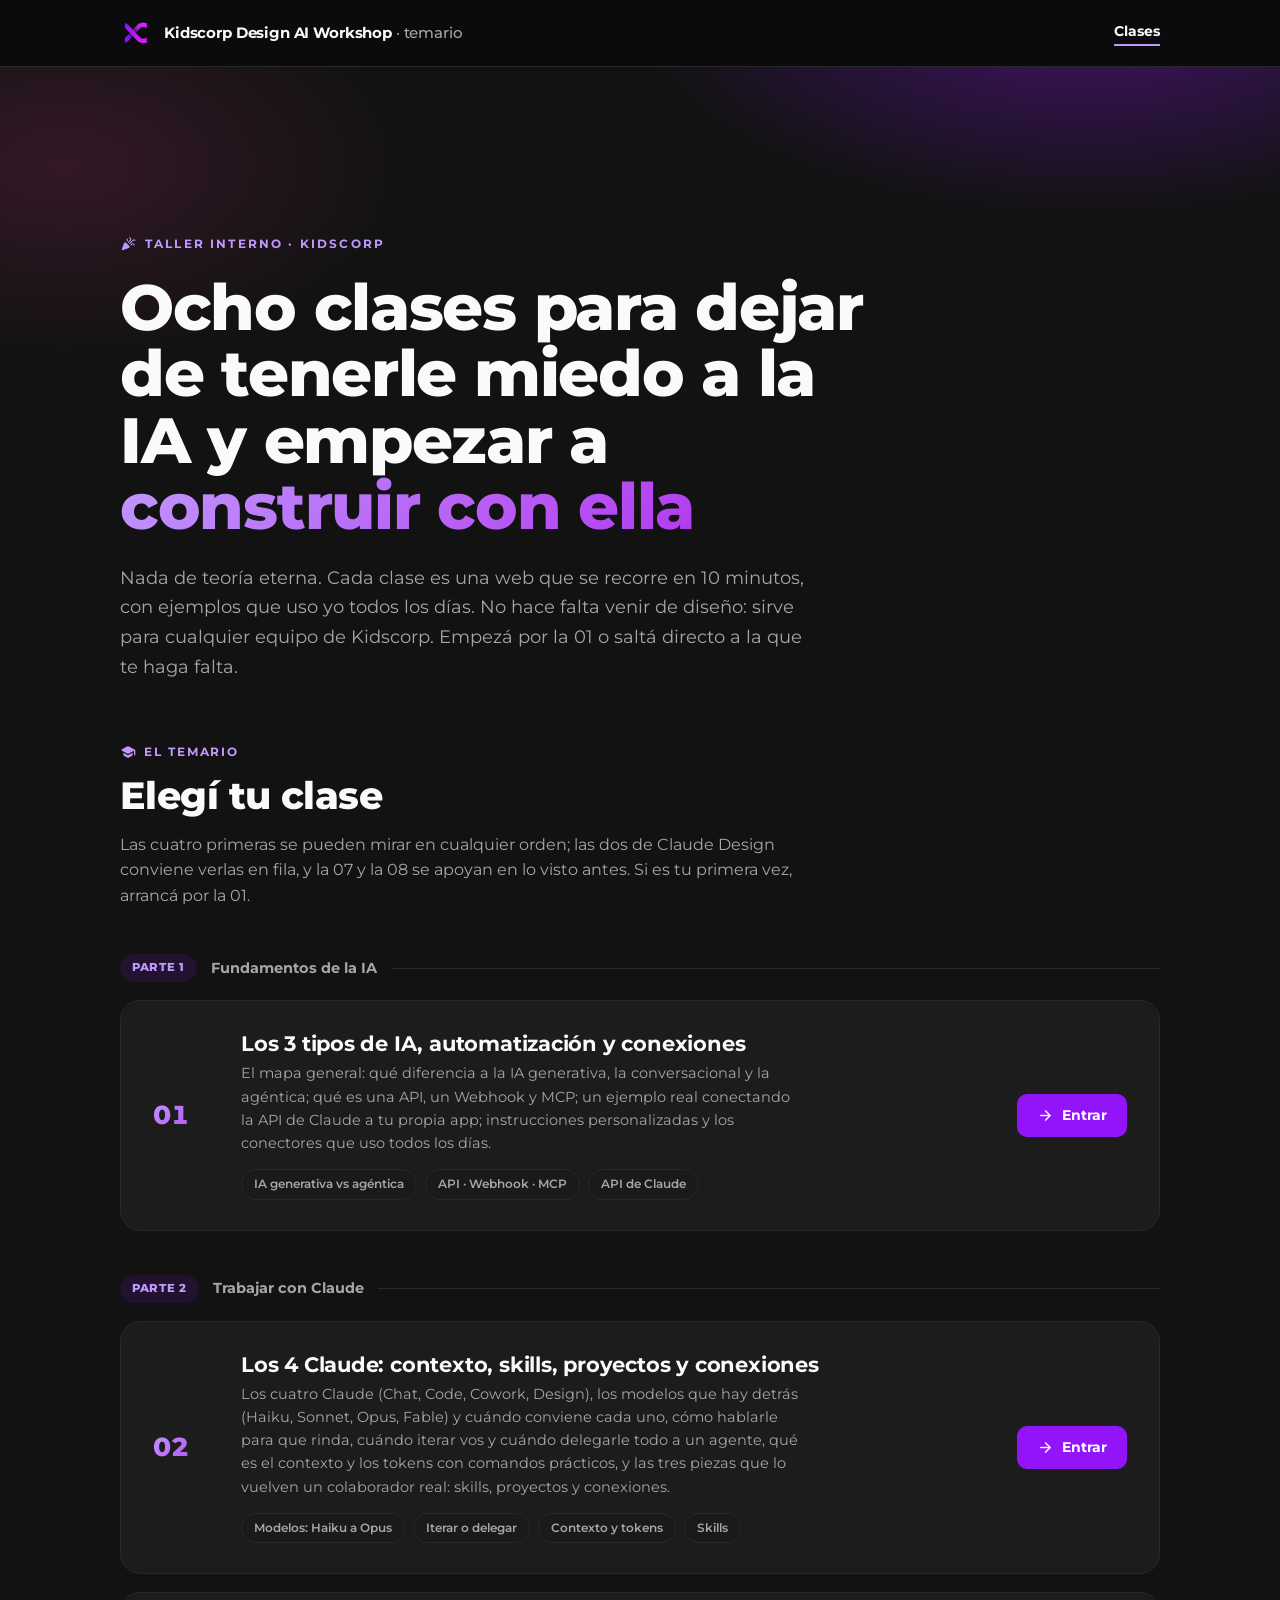
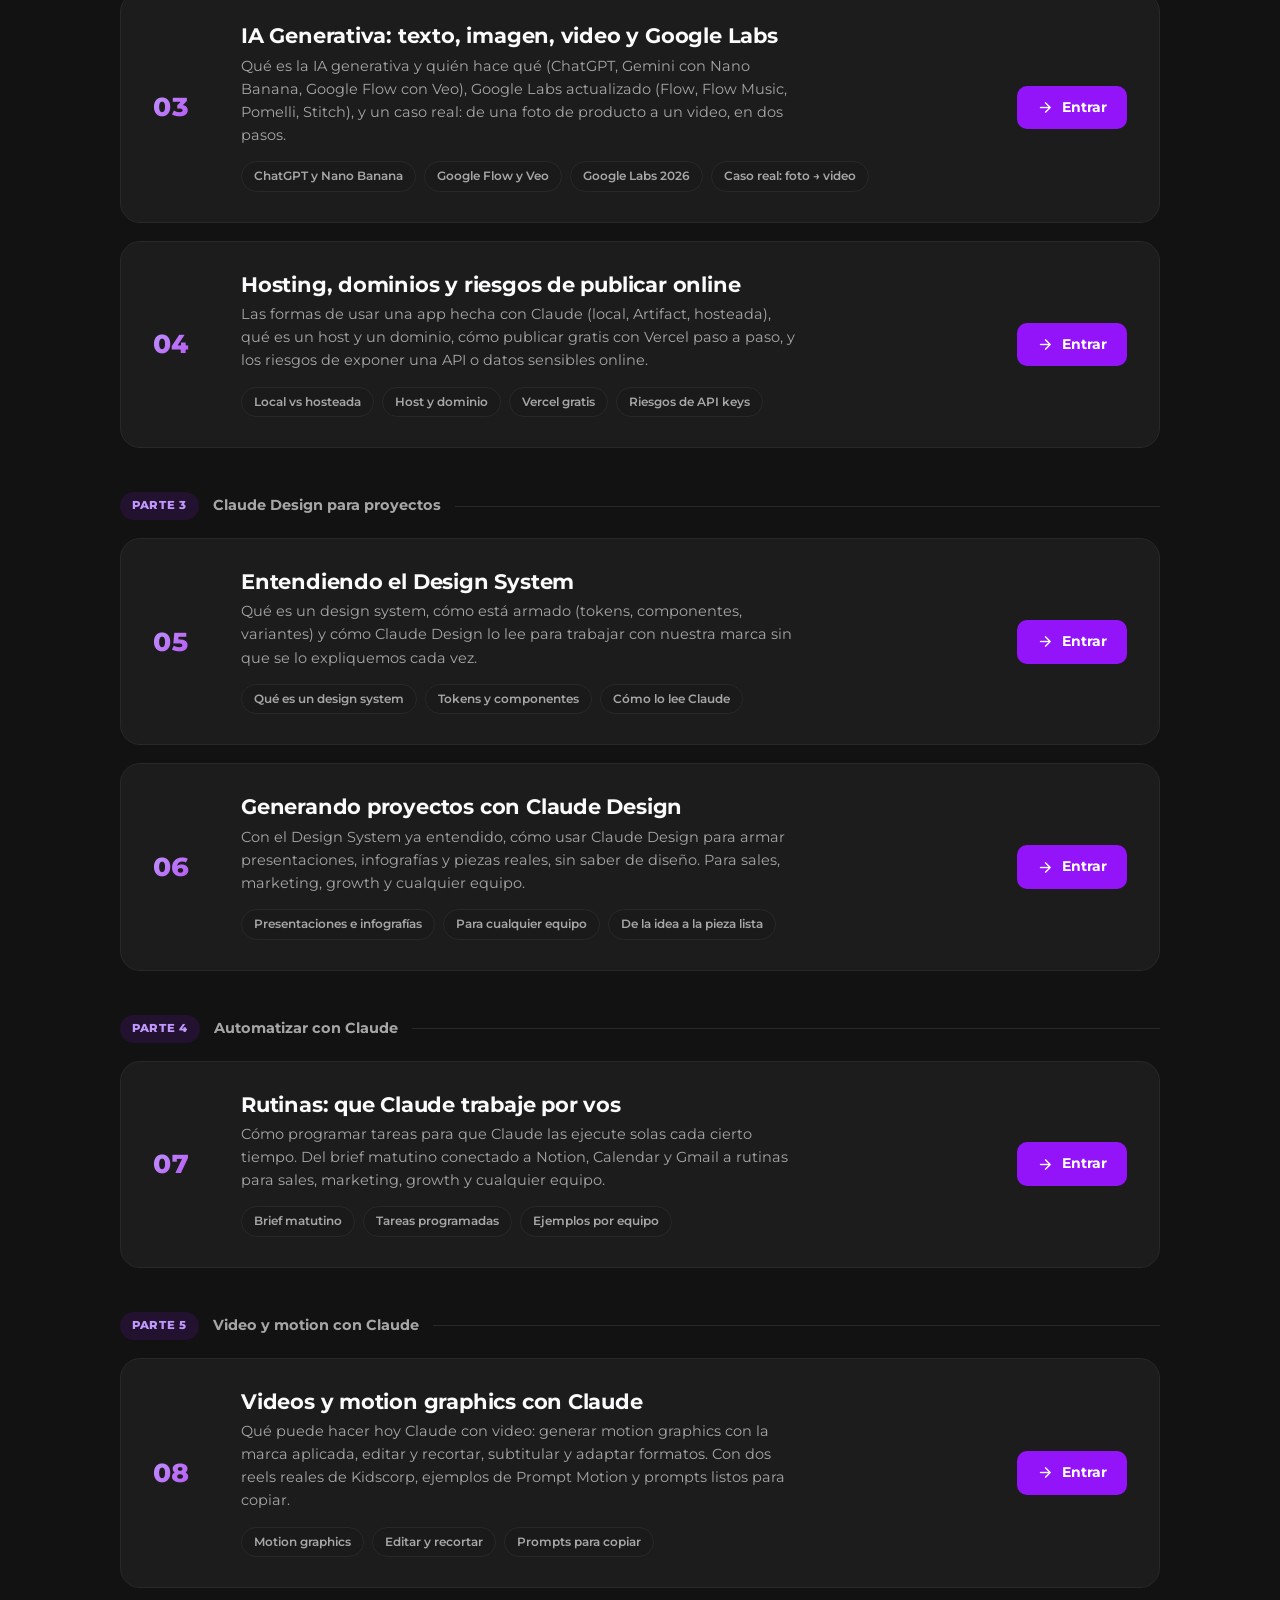
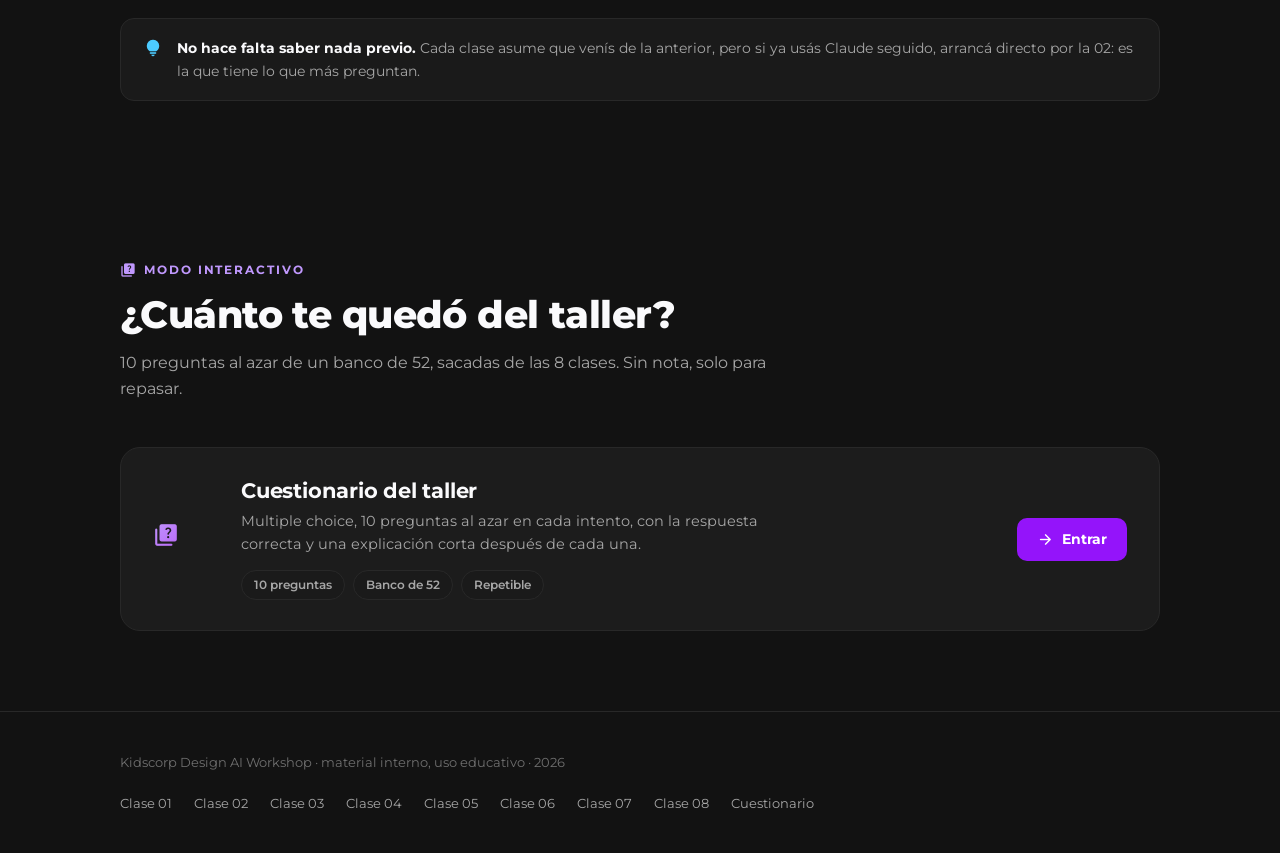
==== commit ac51addc: "Add Clase 07 (Rutinas) y Clase 08 (Videos y motion), temario a 8 clases - Clase 07: rutinas programa" ====
--- a/index.html
+++ b/index.html
@@ -4,7 +4,7 @@
 <meta charset="UTF-8">
 <meta name="viewport" content="width=device-width, initial-scale=1.0">
 <title>Kidscorp Design AI Workshop · Temario</title>
-<meta name="description" content="Taller interno sobre IA para el equipo de Kidscorp: de lo básico a MCP, conectores, IA generativa y cómo publicar lo que armás.">
+<meta name="description" content="Taller interno sobre IA para el equipo de Kidscorp: de lo básico a MCP, conectores, IA generativa, Claude Design, rutinas automáticas y videos con motion graphics.">
 <link rel="stylesheet" href="assets/colors_and_type.css">
 <link href="https://fonts.googleapis.com/icon?family=Material+Icons+Round" rel="stylesheet">
 <link rel="stylesheet" href="styles.css">
@@ -27,7 +27,7 @@
 <section class="hero">
   <div class="wrap">
     <div class="eyebrow"><span class="material-icons-round">celebration</span> Taller interno · Kidscorp</div>
-    <h1>Seis clases para dejar de tenerle miedo a la IA y empezar a <span class="gr">construir con ella</span></h1>
+    <h1>Ocho clases para dejar de tenerle miedo a la IA y empezar a <span class="gr">construir con ella</span></h1>
     <p class="lead">Nada de teoría eterna. Cada clase es una web que se recorre en 10 minutos, con ejemplos que uso yo todos los días. No hace falta venir de diseño: sirve para cualquier equipo de Kidscorp. Empezá por la 01 o saltá directo a la que te haga falta.</p>
   </div>
 </section>
@@ -37,7 +37,7 @@
     <div class="sec-head">
       <div class="kicker"><span class="material-icons-round" style="font-size:16px">school</span> El temario</div>
       <h2>Elegí tu clase</h2>
-      <p>Las cuatro primeras se pueden mirar en cualquier orden; las dos de Claude Design conviene verlas en fila. Si es tu primera vez, arrancá por la 01.</p>
+      <p>Las cuatro primeras se pueden mirar en cualquier orden; las dos de Claude Design conviene verlas en fila, y la 07 y la 08 se apoyan en lo visto antes. Si es tu primera vez, arrancá por la 01.</p>
     </div>
 
     <div class="group-head rv"><span class="gnum">Parte 1</span><h3>Fundamentos de la IA</h3><span class="rule"></span></div>
@@ -127,6 +127,40 @@
 
     </div>
 
+    <div class="group-head rv"><span class="gnum">Parte 4</span><h3>Automatizar con Claude</h3><span class="rule"></span></div>
+    <div class="syllabus">
+
+      <div class="class-card rv active">
+        <div class="num">07</div>
+        <div class="body">
+          <h3>Rutinas: que Claude trabaje por vos</h3>
+          <p>Cómo programar tareas para que Claude las ejecute solas cada cierto tiempo. Del brief matutino conectado a Notion, Calendar y Gmail a rutinas para sales, marketing, growth y cualquier equipo.</p>
+          <div class="tags"><span class="tag">Brief matutino</span><span class="tag">Tareas programadas</span><span class="tag">Ejemplos por equipo</span></div>
+        </div>
+        <div class="actions">
+          <a class="btn btn-primary" href="clase-07/index.html"><span class="material-icons-round">arrow_forward</span> Entrar</a>
+        </div>
+      </div>
+
+    </div>
+
+    <div class="group-head rv"><span class="gnum">Parte 5</span><h3>Video y motion con Claude</h3><span class="rule"></span></div>
+    <div class="syllabus">
+
+      <div class="class-card rv active">
+        <div class="num">08</div>
+        <div class="body">
+          <h3>Videos y motion graphics con Claude</h3>
+          <p>Qué puede hacer hoy Claude con video: generar motion graphics con la marca aplicada, editar y recortar, subtitular y adaptar formatos. Con dos reels reales de Kidscorp, ejemplos de Prompt Motion y prompts listos para copiar.</p>
+          <div class="tags"><span class="tag">Motion graphics</span><span class="tag">Editar y recortar</span><span class="tag">Prompts para copiar</span></div>
+        </div>
+        <div class="actions">
+          <a class="btn btn-primary" href="clase-08/index.html"><span class="material-icons-round">arrow_forward</span> Entrar</a>
+        </div>
+      </div>
+
+    </div>
+
     <div class="howto rv">
       <span class="material-icons-round">lightbulb</span>
       <p><b>No hace falta saber nada previo.</b> Cada clase asume que venís de la anterior, pero si ya usás Claude seguido, arrancá directo por la 02: es la que tiene lo que más preguntan.</p>
@@ -139,7 +173,7 @@
     <div class="sec-head">
       <div class="kicker"><span class="material-icons-round" style="font-size:16px">quiz</span> Modo interactivo</div>
       <h2>¿Cuánto te quedó del taller?</h2>
-      <p>10 preguntas al azar de un banco de 40, sacadas de las 6 clases. Sin nota, solo para repasar.</p>
+      <p>10 preguntas al azar de un banco de 52, sacadas de las 8 clases. Sin nota, solo para repasar.</p>
     </div>
     <div class="syllabus">
       <div class="class-card rv active">
@@ -147,7 +181,7 @@
         <div class="body">
           <h3>Cuestionario del taller</h3>
           <p>Multiple choice, 10 preguntas al azar en cada intento, con la respuesta correcta y una explicación corta después de cada una.</p>
-          <div class="tags"><span class="tag">10 preguntas</span><span class="tag">Banco de 40</span><span class="tag">Repetible</span></div>
+          <div class="tags"><span class="tag">10 preguntas</span><span class="tag">Banco de 52</span><span class="tag">Repetible</span></div>
         </div>
         <div class="actions">
           <a class="btn btn-primary" href="cuestionario/index.html"><span class="material-icons-round">arrow_forward</span> Entrar</a>
@@ -169,6 +203,8 @@
         <a href="clase-04/index.html">Clase 04</a>
         <a href="clase-05/index.html">Clase 05</a>
         <a href="clase-06/index.html">Clase 06</a>
+        <a href="clase-07/index.html">Clase 07</a>
+        <a href="clase-08/index.html">Clase 08</a>
         <a href="cuestionario/index.html">Cuestionario</a>
       </div>
     </div>
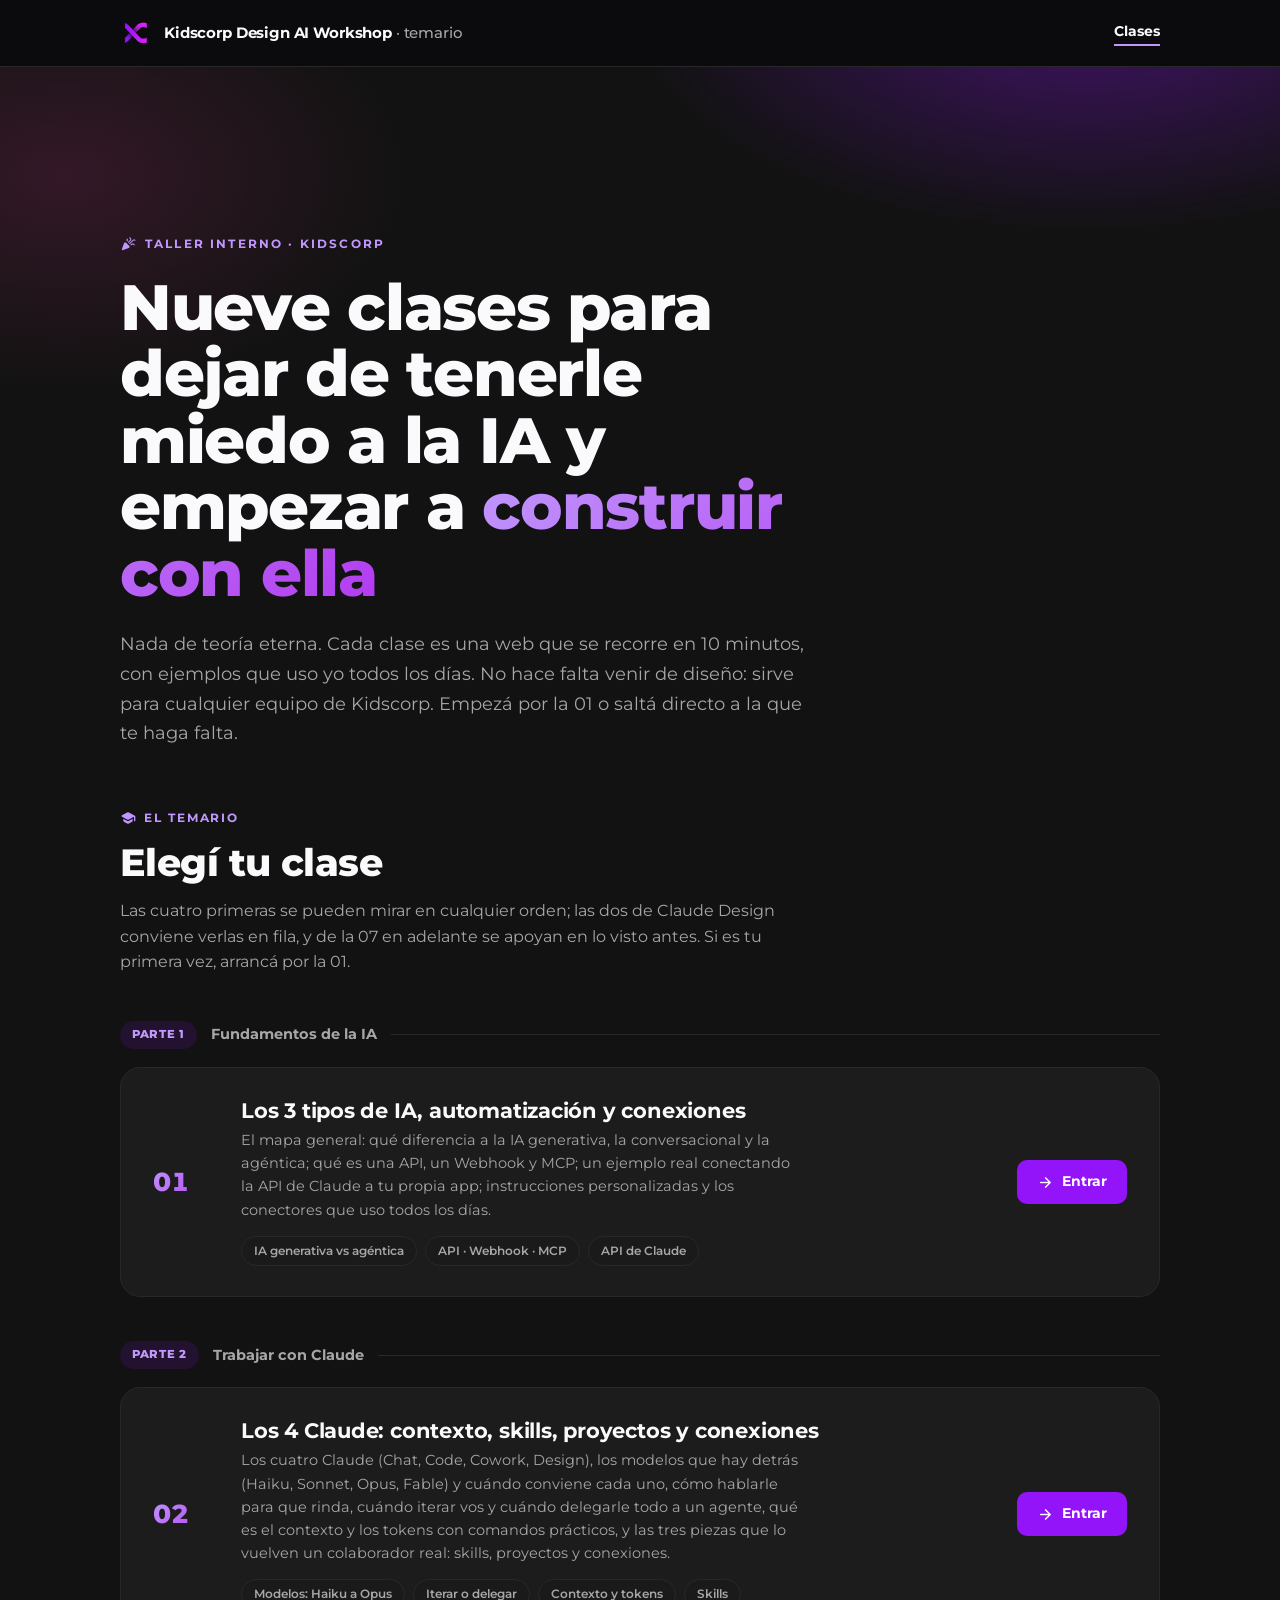
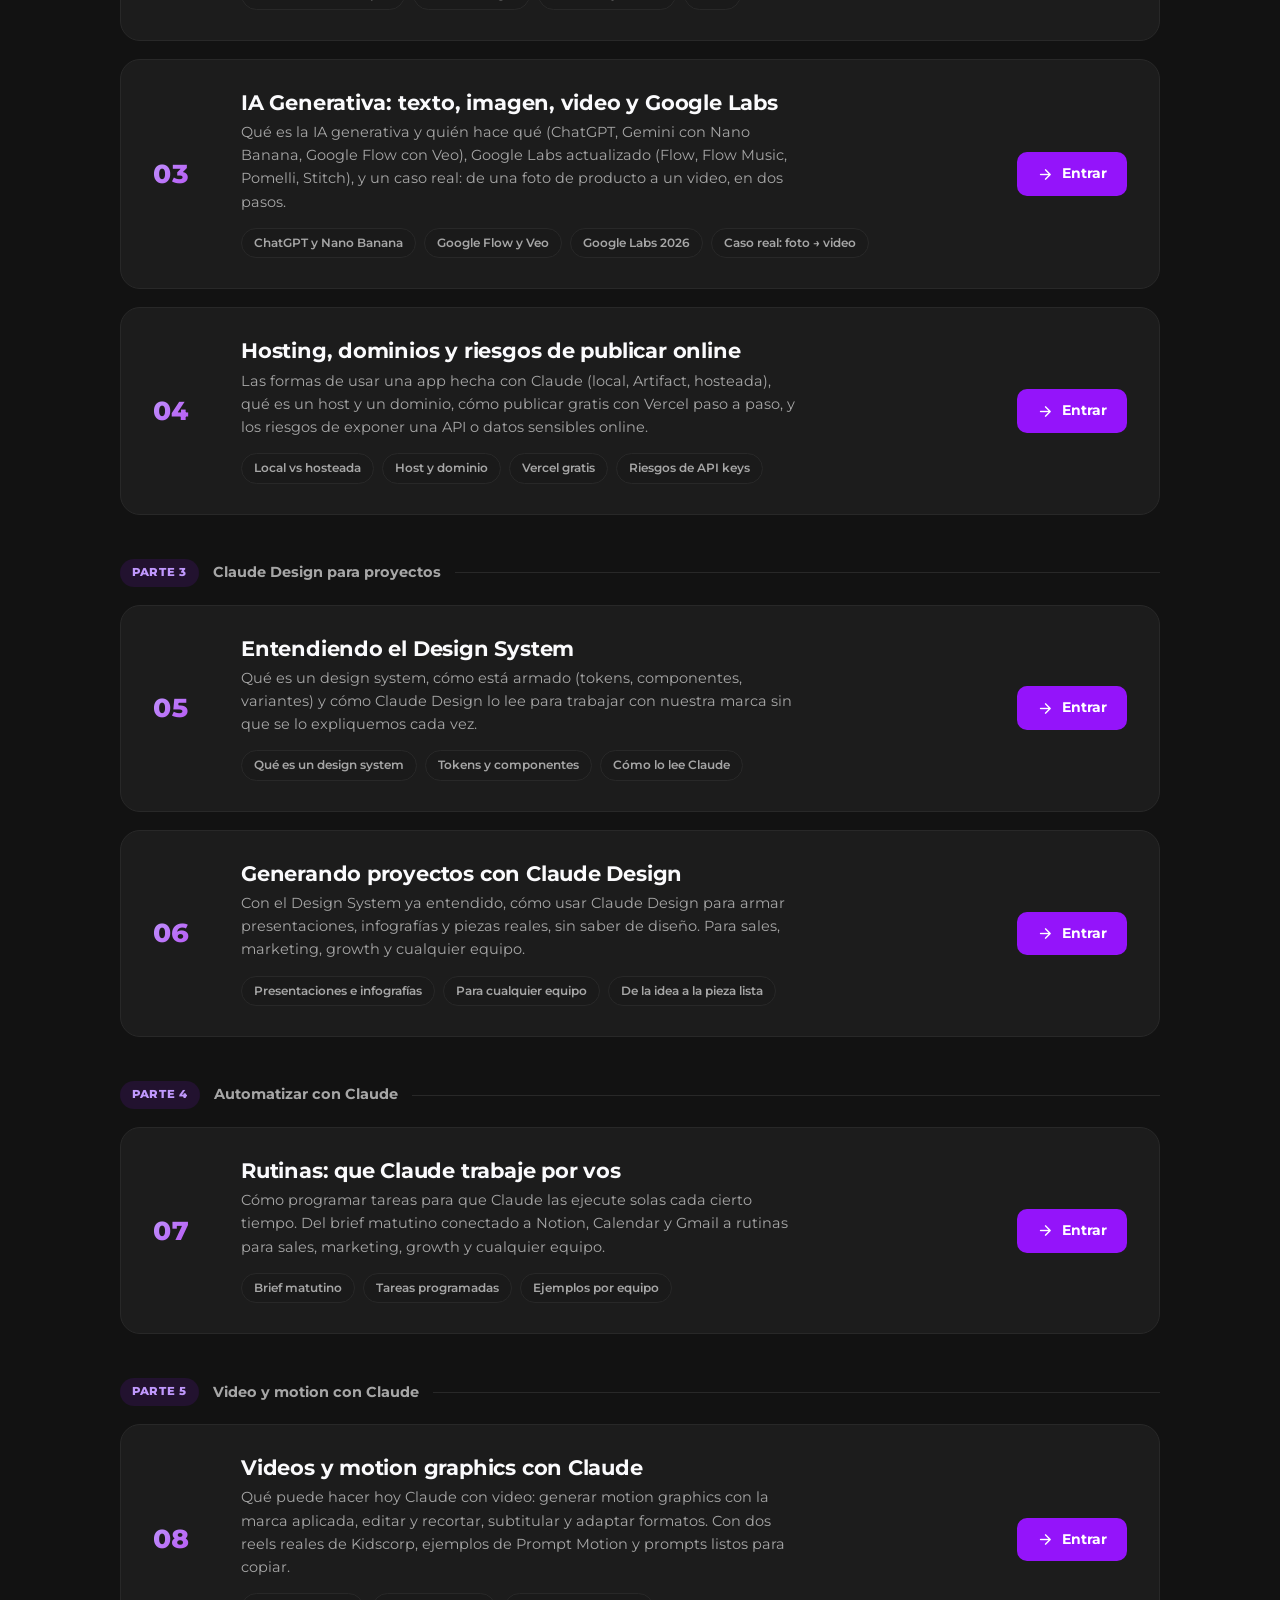
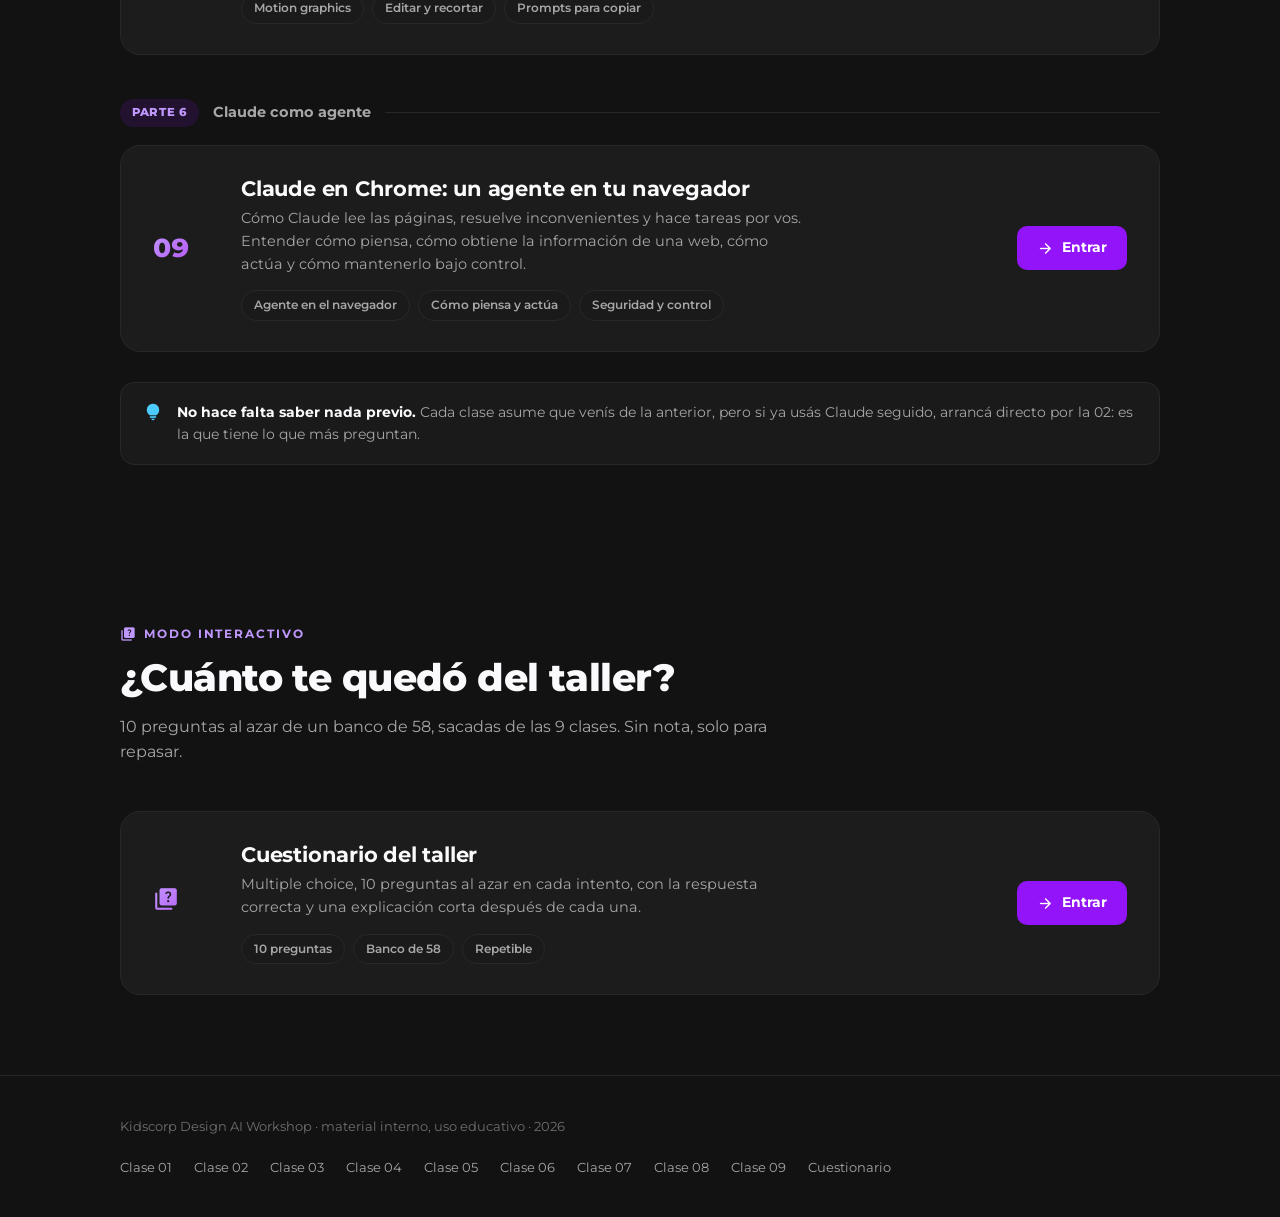
==== commit b112da3c: "Add Clase 09 (Claude en Chrome), temario a 9 clases - Clase 09: agente en el navegador, como ve, pie" ====
--- a/index.html
+++ b/index.html
@@ -4,7 +4,7 @@
 <meta charset="UTF-8">
 <meta name="viewport" content="width=device-width, initial-scale=1.0">
 <title>Kidscorp Design AI Workshop · Temario</title>
-<meta name="description" content="Taller interno sobre IA para el equipo de Kidscorp: de lo básico a MCP, conectores, IA generativa, Claude Design, rutinas automáticas y videos con motion graphics.">
+<meta name="description" content="Taller interno sobre IA para el equipo de Kidscorp: de lo básico a MCP, conectores, IA generativa, Claude Design, rutinas automáticas, videos con motion graphics y Claude como agente en el navegador.">
 <link rel="stylesheet" href="assets/colors_and_type.css">
 <link href="https://fonts.googleapis.com/icon?family=Material+Icons+Round" rel="stylesheet">
 <link rel="stylesheet" href="styles.css">
@@ -27,7 +27,7 @@
 <section class="hero">
   <div class="wrap">
     <div class="eyebrow"><span class="material-icons-round">celebration</span> Taller interno · Kidscorp</div>
-    <h1>Ocho clases para dejar de tenerle miedo a la IA y empezar a <span class="gr">construir con ella</span></h1>
+    <h1>Nueve clases para dejar de tenerle miedo a la IA y empezar a <span class="gr">construir con ella</span></h1>
     <p class="lead">Nada de teoría eterna. Cada clase es una web que se recorre en 10 minutos, con ejemplos que uso yo todos los días. No hace falta venir de diseño: sirve para cualquier equipo de Kidscorp. Empezá por la 01 o saltá directo a la que te haga falta.</p>
   </div>
 </section>
@@ -37,7 +37,7 @@
     <div class="sec-head">
       <div class="kicker"><span class="material-icons-round" style="font-size:16px">school</span> El temario</div>
       <h2>Elegí tu clase</h2>
-      <p>Las cuatro primeras se pueden mirar en cualquier orden; las dos de Claude Design conviene verlas en fila, y la 07 y la 08 se apoyan en lo visto antes. Si es tu primera vez, arrancá por la 01.</p>
+      <p>Las cuatro primeras se pueden mirar en cualquier orden; las dos de Claude Design conviene verlas en fila, y de la 07 en adelante se apoyan en lo visto antes. Si es tu primera vez, arrancá por la 01.</p>
     </div>
 
     <div class="group-head rv"><span class="gnum">Parte 1</span><h3>Fundamentos de la IA</h3><span class="rule"></span></div>
@@ -161,6 +161,23 @@
 
     </div>
 
+    <div class="group-head rv"><span class="gnum">Parte 6</span><h3>Claude como agente</h3><span class="rule"></span></div>
+    <div class="syllabus">
+
+      <div class="class-card rv active">
+        <div class="num">09</div>
+        <div class="body">
+          <h3>Claude en Chrome: un agente en tu navegador</h3>
+          <p>Cómo Claude lee las páginas, resuelve inconvenientes y hace tareas por vos. Entender cómo piensa, cómo obtiene la información de una web, cómo actúa y cómo mantenerlo bajo control.</p>
+          <div class="tags"><span class="tag">Agente en el navegador</span><span class="tag">Cómo piensa y actúa</span><span class="tag">Seguridad y control</span></div>
+        </div>
+        <div class="actions">
+          <a class="btn btn-primary" href="clase-09/index.html"><span class="material-icons-round">arrow_forward</span> Entrar</a>
+        </div>
+      </div>
+
+    </div>
+
     <div class="howto rv">
       <span class="material-icons-round">lightbulb</span>
       <p><b>No hace falta saber nada previo.</b> Cada clase asume que venís de la anterior, pero si ya usás Claude seguido, arrancá directo por la 02: es la que tiene lo que más preguntan.</p>
@@ -173,7 +190,7 @@
     <div class="sec-head">
       <div class="kicker"><span class="material-icons-round" style="font-size:16px">quiz</span> Modo interactivo</div>
       <h2>¿Cuánto te quedó del taller?</h2>
-      <p>10 preguntas al azar de un banco de 52, sacadas de las 8 clases. Sin nota, solo para repasar.</p>
+      <p>10 preguntas al azar de un banco de 58, sacadas de las 9 clases. Sin nota, solo para repasar.</p>
     </div>
     <div class="syllabus">
       <div class="class-card rv active">
@@ -181,7 +198,7 @@
         <div class="body">
           <h3>Cuestionario del taller</h3>
           <p>Multiple choice, 10 preguntas al azar en cada intento, con la respuesta correcta y una explicación corta después de cada una.</p>
-          <div class="tags"><span class="tag">10 preguntas</span><span class="tag">Banco de 52</span><span class="tag">Repetible</span></div>
+          <div class="tags"><span class="tag">10 preguntas</span><span class="tag">Banco de 58</span><span class="tag">Repetible</span></div>
         </div>
         <div class="actions">
           <a class="btn btn-primary" href="cuestionario/index.html"><span class="material-icons-round">arrow_forward</span> Entrar</a>
@@ -205,6 +222,7 @@
         <a href="clase-06/index.html">Clase 06</a>
         <a href="clase-07/index.html">Clase 07</a>
         <a href="clase-08/index.html">Clase 08</a>
+        <a href="clase-09/index.html">Clase 09</a>
         <a href="cuestionario/index.html">Cuestionario</a>
       </div>
     </div>
